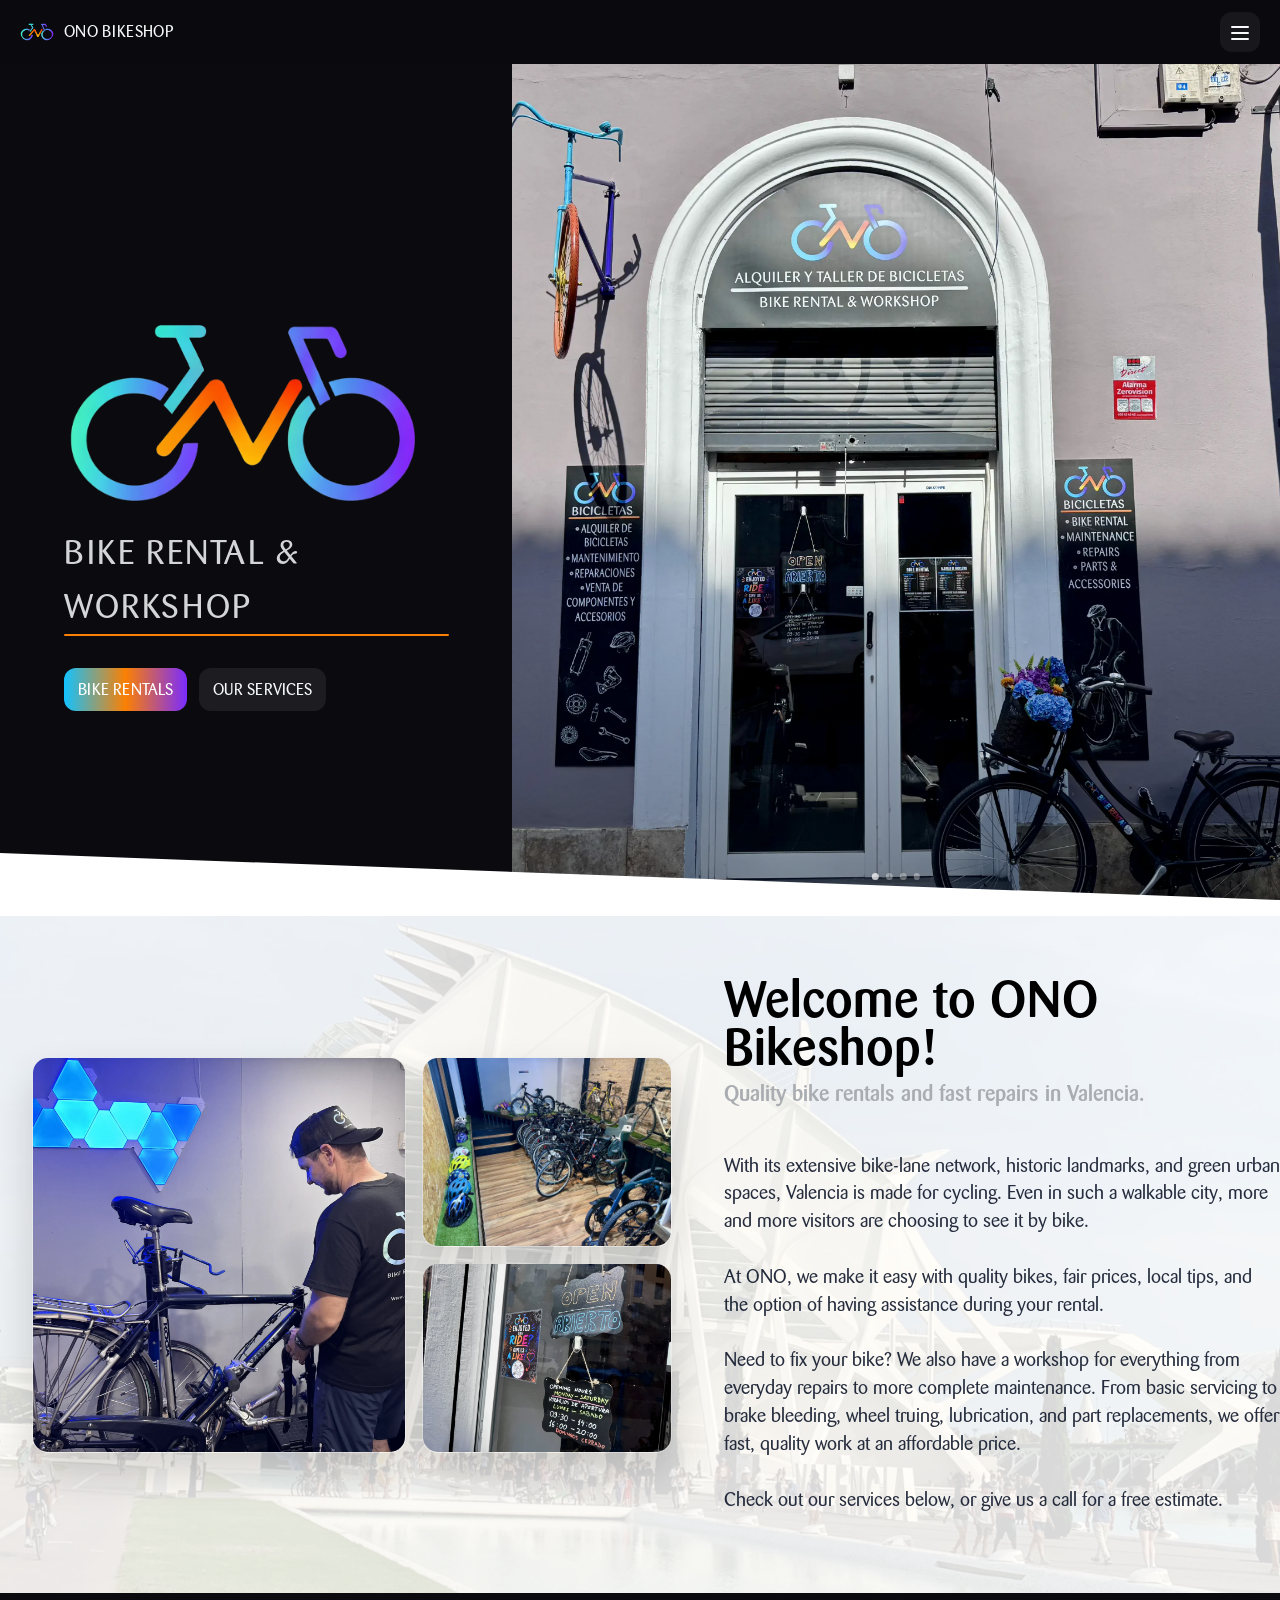
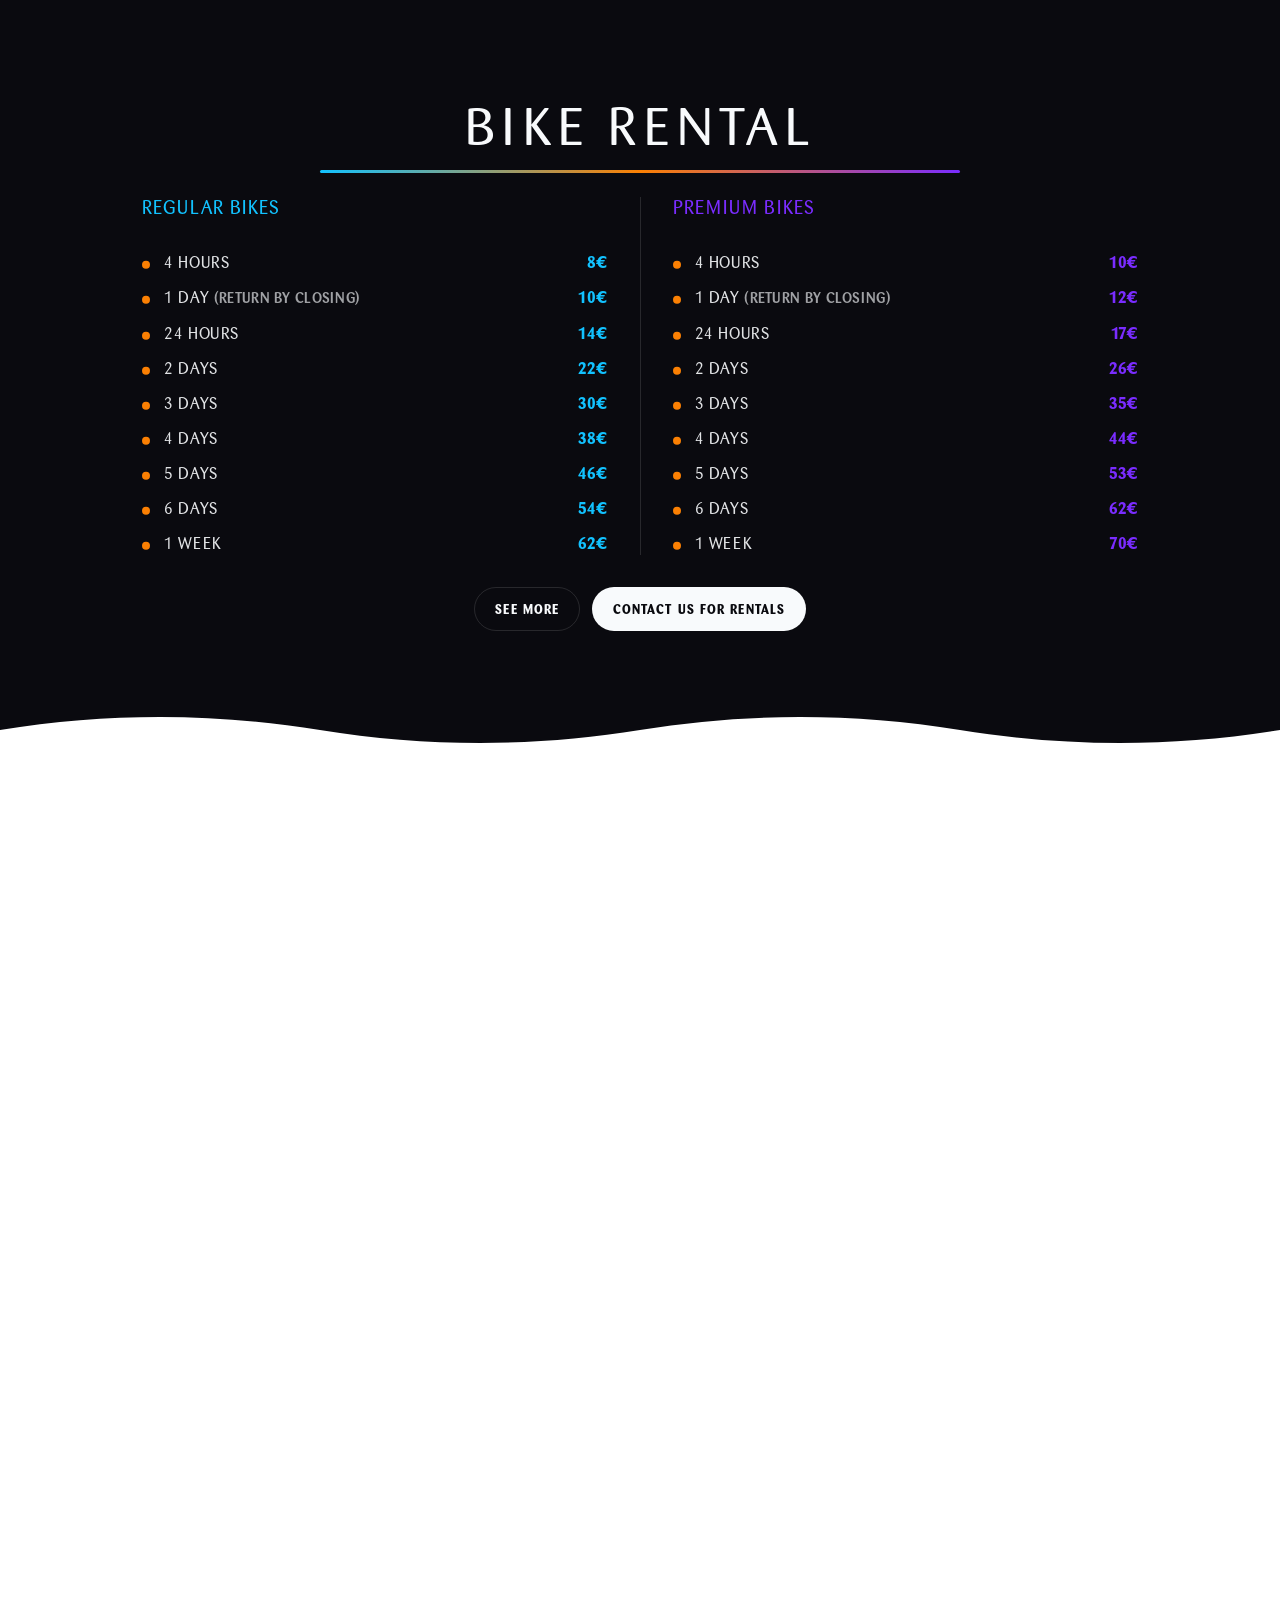
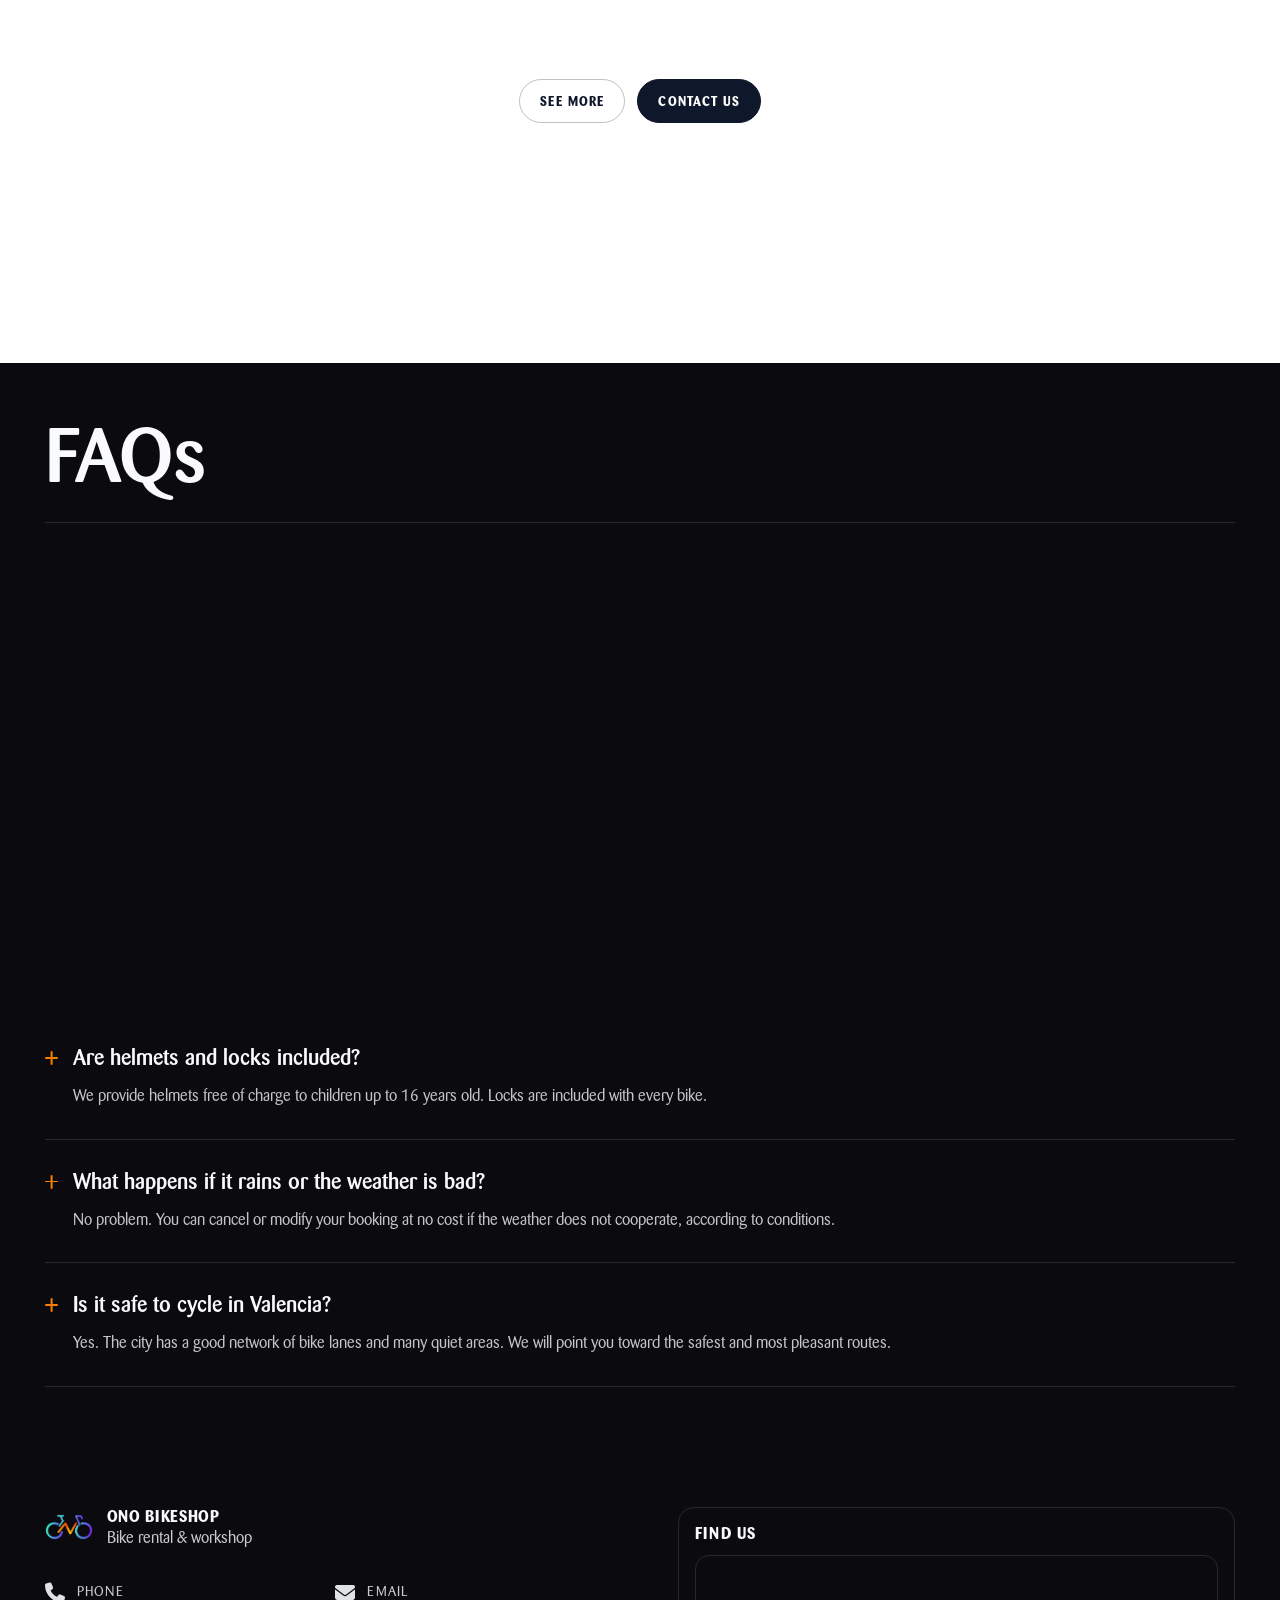
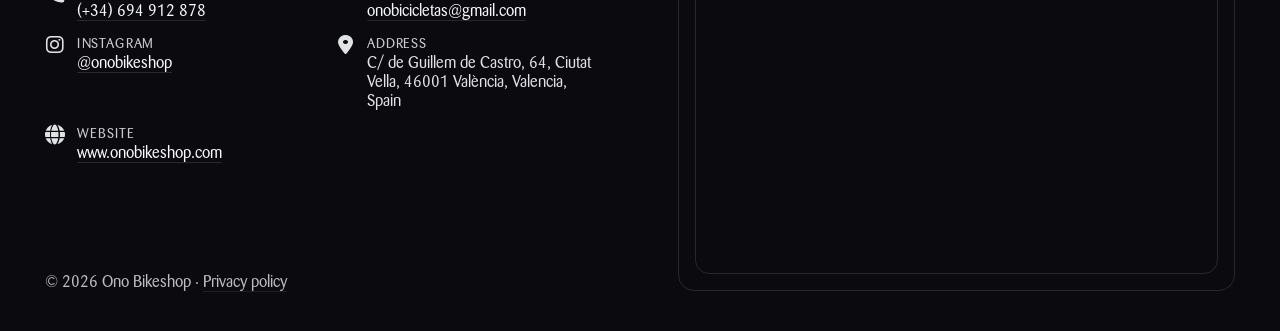
==== index.html @ 07cab4c3 "various fixes" ====
<!doctype html>
<html lang="en">
  <head>
    <meta charset="utf-8" />
    <meta name="viewport" content="width=device-width, initial-scale=1" />
    <title id="page-title" data-lang>Ono Bikeshop | Bike Rental & Workshop</title>
    <meta
      id="meta-description"
      name="description"
      content="Ono Bikeshop offers bike rental, bicycle repair, maintenance, and workshop services."
      data-lang
      data-lang-attr="content"
    />
    <meta
      id="meta-keywords"
      name="keywords"
      content="Ono Bikeshop, bike rental, bicycle rental, bike workshop, bicycle repair, bike maintenance"
      data-lang
      data-lang-attr="content"
    />
    <meta name="author" content="Ono Bikeshop" />
    <meta id="og-title" property="og:title" content="Ono Bikeshop | Bike Rental & Workshop" data-lang data-lang-attr="content" />
    <meta
      id="og-description"
      property="og:description"
      content="Bike rental, bicycle repair, maintenance, and workshop services from Ono Bikeshop."
      data-lang
      data-lang-attr="content"
    />
    <meta property="og:type" content="website" />
    <meta property="og:image" content="src/img/logo.png" />
    <meta name="twitter:card" content="summary" />
    <meta id="twitter-title" name="twitter:title" content="Ono Bikeshop | Bike Rental & Workshop" data-lang data-lang-attr="content" />
    <meta
      id="twitter-description"
      name="twitter:description"
      content="Bike rental, bicycle repair, maintenance, and workshop services from Ono Bikeshop."
      data-lang
      data-lang-attr="content"
    />
    <meta name="twitter:image" content="src/img/logo.png" />
    <link id="logo" rel="icon" type="image/png" href="src/img/favicon.png" />
    <link rel="preload" href="src/fonts/barmeno/barmeno-regular-588ce228b68dd.otf" as="font" type="font/otf" crossorigin />
    <link rel="preload" href="src/fonts/barmeno/Barmeno Medium.otf" as="font" type="font/otf" crossorigin />
    <link
      rel="stylesheet"
      href="https://cdnjs.cloudflare.com/ajax/libs/font-awesome/6.5.2/css/all.min.css"
      referrerpolicy="no-referrer"
    />
    <link rel="stylesheet" href="styles/main.css" />
  </head>
  <body>
	    <nav id="nav-primary-label" class="c-navbar" aria-label="Primary" data-lang data-lang-attr="aria-label">
	      <div class="c-navbar__inner">
	        <a class="c-navbar__brand" href="#main">
	          <img id="nav-logo-alt" class="c-navbar__logo" src="src/img/logo.png" alt="Ono Bikeshop logo" data-lang data-lang-attr="alt" />
	          <span class="c-navbar__brand-text">ONO BIKESHOP</span>
	        </a>
          <div class="c-navbar__panel" id="navbar-panel">
          <div class="c-navbar__nav" id="navbar-links">
	            <a id="nav-home" class="c-navbar__link" href="#main" data-lang>Home</a>
	            <a id="nav-services" class="c-navbar__link" href="services.html" data-lang>Services</a>
	            <a id="nav-rentals" class="c-navbar__link" href="rentals.html" data-lang>Rentals</a>
	            <a id="nav-about" class="c-navbar__link" href="about.html" data-lang>About</a>
	            <a id="nav-contact" class="c-navbar__link" href="contact.html" data-lang>Contact</a>
	          </div>
	          <div id="nav-contact-label" class="c-navbar__contact" aria-label="Quick contact" data-lang data-lang-attr="aria-label">
	            <a class="c-navbar__contact-link" href="tel:+34694912878"
	              ><i class="c-navbar__contact-icon fa-solid fa-phone" aria-hidden="true"></i>(+34) 694 912 878</a
	            >
	            <span class="c-navbar__sep" aria-hidden="true">•</span>
	            <a class="c-navbar__contact-link" href="mailto:onobicicletas@gmail.com"
	              ><i class="c-navbar__contact-icon fa-solid fa-envelope" aria-hidden="true"></i>onobicicletas@gmail.com</a
	            >
	            <span class="c-navbar__sep" aria-hidden="true">•</span>
	            <a class="c-navbar__contact-link" href="https://instagram.com/onobikeshop" target="_blank" rel="noreferrer"
	              ><i class="c-navbar__contact-icon fa-brands fa-instagram" aria-hidden="true"></i>@onobikeshop</a
	            >
              <span class="c-navbar__sep" aria-hidden="true">•</span>
              <span id="nav-lang-label" class="c-navbar__lang" aria-label="Language selection" data-lang data-lang-attr="aria-label">
                <a id='es' class="c-navbar__lang-link" href="#" aria-label="Spanish version" data-lang data-lang-attr="aria-label">🇪🇸</a>
                <a id='en' class="c-navbar__lang-link" href="#" aria-label="English version" data-lang data-lang-attr="aria-label">🇬🇧</a>
              </span>
	          </div>
	          </div>
          <button
            id="nav-toggle"
            class="c-navbar__toggle"
            type="button"
            aria-controls="navbar-panel"
            aria-expanded="false"
            aria-label="Open menu"
            data-lang
            data-lang-attr="aria-label"
          >
            <span class="c-navbar__toggle-line" aria-hidden="true"></span>
            <span class="c-navbar__toggle-line" aria-hidden="true"></span>
            <span class="c-navbar__toggle-line" aria-hidden="true"></span>
          </button>
	      </div>
	    </nav>

    <main>
      <section id="main" class="s-main">
        <div class="s-main__inner">
          <div class="s-main__grid">
            <div class="s-main__copy">
              <img id="hero-logo-alt" class="s-main__brand-logo" src="src/img/logo.png" alt="Ono Bikeshop" data-lang data-lang-attr="alt" />
              <p id="hero-lead" class="s-main__lead" data-lang>BIKE RENTAL & WORKSHOP</p>
              <div class="s-main__divider" aria-hidden="true"></div>
              <div class="s-main__cta-row">
                  <a id="hero-cta-primary" class="s-main__cta s-main__cta--primary" href="rentals.html" data-lang>Bike rentals</a>
                <a id="hero-cta-secondary" class="s-main__cta s-main__cta--secondary" href="services.html" data-lang>Our services</a>
              </div>
            </div>
            <div class="s-main__media" data-carousel>
              <div id="hero-slides-label" class="s-main__slides" aria-label="Workshop photos" data-lang data-lang-attr="aria-label">
                <figure class="s-main__frame is-active">
                  <img id="hero-slide-1-alt" class="s-main__slide" src="src/img/fotos/hero-a.webp" alt="Bicycle workshop" loading="lazy" data-lang data-lang-attr="alt" />
                </figure>
                <figure class="s-main__frame">
                  <img id="hero-slide-2-alt" class="s-main__slide" src="src/img/fotos/hero-b.webp" alt="Bicycle workshop" loading="lazy" data-lang data-lang-attr="alt" />
                </figure>
                <figure class="s-main__frame">
                  <img id="hero-slide-3-alt" class="s-main__slide" src="src/img/fotos/hero-c.webp" alt="Bicycle workshop" loading="lazy" data-lang data-lang-attr="alt" />
                </figure>
                <figure class="s-main__frame">
                  <img id="hero-slide-4-alt" class="s-main__slide" src="src/img/fotos/hero-d.webp" alt="Bicycle workshop" loading="lazy" data-lang data-lang-attr="alt" />
                </figure>
              </div>
              <div class="s-main__dots" aria-label="Choose photo">
                <button class="s-main__dot is-active" type="button" aria-label="Show photo 1" aria-current="true" data-carousel-dot></button>
                <button class="s-main__dot" type="button" aria-label="Show photo 2" data-carousel-dot></button>
                <button class="s-main__dot" type="button" aria-label="Show photo 3" data-carousel-dot></button>
                <button class="s-main__dot" type="button" aria-label="Show photo 4" data-carousel-dot></button>
              </div>
            </div>
          </div>
        </div>
      </section>

      <section id="about" class="s-about">
        <div class="s-about__grid">
          <div id="about-media-label" class="s-about__media reveal-right" data-reveal aria-label="Workshop photos" data-lang data-lang-attr="aria-label">
            <div class="s-about__collage" aria-hidden="true">
              <div class="s-about__tile s-about__tile--hero">
                <img class="s-about__photo" src="src/img/fotos/about-a.webp" alt="" loading="lazy" />
              </div>
              <div class="s-about__side">
                <div class="s-about__tile s-about__tile--small">
                  <img class="s-about__photo" src="src/img/fotos/cascos.webp" alt="" loading="lazy" />
                </div>
                <div class="s-about__tile s-about__tile--small">
                  <img class="s-about__photo" src="src/img/fotos/about-c.webp" alt="" loading="lazy" />
                </div>
              </div>
            </div>
          </div>
          <div class="s-about__copy reveal-up" data-reveal>
            <div class="s-about__promo">
              <strong id="about-promo-title" class="s-about__promo-title" data-lang>We are open!</strong>
              <span id="about-promo-body" class="s-about__promo-body" data-lang>Promos on premium services and bike rentals</span>
            </div>
            <p id="lang-1" data-lang>
              Valencia is one of Spain's most bike-friendly cities. With its extensive network of bike lanes, green spaces,
              beach routes, and mild Mediterranean climate, it's easy to see why more and more visitors choose to explore
              the city by bike.

              At ONO, we make it easy with quality bikes, fair prices, local tips, and the option of having assistance during your rental.

              Need to fix your bike? We also have a workshop for everything from everyday repairs to more complete maintenance.
              From basic servicing to brake bleeding, wheel truing, lubrication, and part replacements, we offer fast, quality
              work at an affordable price.

              Check out our services below, or give us a call for a free estimate.
            </p>
          </div>
        </div>
      </section>

      <section id="rental" class="s-rental" data-reveal>
        <h2 id="rental-title" class="l-section-title" data-lang>Bike Rental</h2>
        <div class="s-rental__divider" aria-hidden="true"></div>
        <div class="s-rental__inner">
          <div class="s-rental__cards">
            <div class="s-rental__card">
              <h3 id="rental-regular-title" class="s-rental__card-title" data-lang>Regular bikes</h3>
              <ul class="s-rental__list">
                <li class="s-rental__item">
                  <span class="s-rental__dot" aria-hidden="true"></span>
                  <span id="rental-regular-4h" class="s-rental__label" data-lang>4 hours</span>
                  <span class="s-rental__price">8€</span>
                </li>
                <li class="s-rental__item">
                  <span class="s-rental__dot" aria-hidden="true"></span>
                  <span class="s-rental__label"><span id="rental-regular-1d" data-lang>1 day</span> <span id="rental-regular-return" class="s-rental__note" data-lang>(return by closing)</span></span>
                  <span class="s-rental__price">10€</span>
                </li>
                <li class="s-rental__item">
                  <span class="s-rental__dot" aria-hidden="true"></span>
                  <span id="rental-regular-24h" class="s-rental__label" data-lang>24 hours</span>
                  <span class="s-rental__price">14€</span>
                </li>
                <li class="s-rental__item">
                  <span class="s-rental__dot" aria-hidden="true"></span>
                  <span id="rental-regular-2d" class="s-rental__label" data-lang>2 days</span>
                  <span class="s-rental__price">22€</span>
                </li>
                <li class="s-rental__item">
                  <span class="s-rental__dot" aria-hidden="true"></span>
                  <span id="rental-regular-3d" class="s-rental__label" data-lang>3 days</span>
                  <span class="s-rental__price">30€</span>
                </li>
                <li class="s-rental__item">
                  <span class="s-rental__dot" aria-hidden="true"></span>
                  <span id="rental-regular-4d" class="s-rental__label" data-lang>4 days</span>
                  <span class="s-rental__price">38€</span>
                </li>
                <li class="s-rental__item">
                  <span class="s-rental__dot" aria-hidden="true"></span>
                  <span id="rental-regular-5d" class="s-rental__label" data-lang>5 days</span>
                  <span class="s-rental__price">46€</span>
                </li>
                <li class="s-rental__item">
                  <span class="s-rental__dot" aria-hidden="true"></span>
                  <span id="rental-regular-6d" class="s-rental__label" data-lang>6 days</span>
                  <span class="s-rental__price">54€</span>
                </li>
                <li class="s-rental__item">
                  <span class="s-rental__dot" aria-hidden="true"></span>
                  <span id="rental-regular-week" class="s-rental__label" data-lang>1 week</span>
                  <span class="s-rental__price">62€</span>
                </li>
              </ul>
            </div>

            <div class="s-rental__card">
              <h3 id="rental-premium-title" class="s-rental__card-title" data-lang>Premium bikes</h3>
              <ul class="s-rental__list">
                <li class="s-rental__item">
                  <span class="s-rental__dot" aria-hidden="true"></span>
                  <span id="rental-premium-4h" class="s-rental__label" data-lang>4 hours</span>
                  <span class="s-rental__price">10€</span>
                </li>
                <li class="s-rental__item">
                  <span class="s-rental__dot" aria-hidden="true"></span>
                  <span class="s-rental__label"><span id="rental-premium-1d" data-lang>1 day</span> <span id="rental-premium-return" class="s-rental__note" data-lang>(return by closing)</span></span>
                  <span class="s-rental__price">12€</span>
                </li>
                <li class="s-rental__item">
                  <span class="s-rental__dot" aria-hidden="true"></span>
                  <span id="rental-premium-24h" class="s-rental__label" data-lang>24 hours</span>
                  <span class="s-rental__price">17€</span>
                </li>
                <li class="s-rental__item">
                  <span class="s-rental__dot" aria-hidden="true"></span>
                  <span id="rental-premium-2d" class="s-rental__label" data-lang>2 days</span>
                  <span class="s-rental__price">26€</span>
                </li>
                <li class="s-rental__item">
                  <span class="s-rental__dot" aria-hidden="true"></span>
                  <span id="rental-premium-3d" class="s-rental__label" data-lang>3 days</span>
                  <span class="s-rental__price">35€</span>
                </li>
                <li class="s-rental__item">
                  <span class="s-rental__dot" aria-hidden="true"></span>
                  <span id="rental-premium-4d" class="s-rental__label" data-lang>4 days</span>
                  <span class="s-rental__price">44€</span>
                </li>
                <li class="s-rental__item">
                  <span class="s-rental__dot" aria-hidden="true"></span>
                  <span id="rental-premium-5d" class="s-rental__label" data-lang>5 days</span>
                  <span class="s-rental__price">53€</span>
                </li>
                <li class="s-rental__item">
                  <span class="s-rental__dot" aria-hidden="true"></span>
                  <span id="rental-premium-6d" class="s-rental__label" data-lang>6 days</span>
                  <span class="s-rental__price">62€</span>
                </li>
                <li class="s-rental__item">
                  <span class="s-rental__dot" aria-hidden="true"></span>
                  <span id="rental-premium-week" class="s-rental__label" data-lang>1 week</span>
                  <span class="s-rental__price">70€</span>
                </li>
              </ul>
            </div>
          </div>

          <div class="s-rental__actions">
            <a id="rental-see-more" class="s-rental__more" href="rentals.html" data-lang>See more</a>
            <a id="rental-call" class="s-rental__more s-rental__more--primary" href="contact.html" data-lang>Contact us for rentals</a>
          </div>

        </div>
      </section>


      <section id="services" class="s-services" data-reveal>
        <h2 id="services-title" class="l-section-title" data-lang>Services</h2>
        <div class="s-services__divider" aria-hidden="true"></div>
        <div class="s-services__inner">
          <div class="s-services__grid">
            <div class="s-services__card" data-reveal>
              <div class="s-services__card-head">
                <h3 id="service-inspection-title" class="s-services__card-title" data-lang>Inspection</h3>
                <span id="service-inspection-price" class="s-services__card-price" data-lang>from 5€</span>
              </div>
              <p id="service-inspection-body" class="s-services__card-body" data-lang>Fast checks for safety, comfort, and small adjustments before your next ride.</p>
              <img id="service-inspection-alt" class="s-services__card-img" src="src/img/fotos/service-a.webp" alt="Inspection" loading="lazy" data-lang data-lang-attr="alt" />
            </div>
            <div class="s-services__card" data-reveal>
              <div class="s-services__card-head">
                <h3 id="service-basic-title" class="s-services__card-title" data-lang>Basic maintenance</h3>
                <span id="service-basic-price" class="s-services__card-price" data-lang>from 29€</span>
              </div>
              <p id="service-basic-body" class="s-services__card-body" data-lang>Essential maintenance for everyday bikes, including gears, brakes, bolts, and wheel truing.</p>
              <img id="service-basic-alt" class="s-services__card-img" src="src/img/fotos/service-b.webp" alt="Basic maintenance" loading="lazy" data-lang data-lang-attr="alt" />
            </div>
            <div class="s-services__card" data-reveal>
              <div class="s-services__card-head">
                <h3 id="service-premium-title" class="s-services__card-title" data-lang>Premium maintenance</h3>
                <span id="service-premium-price" class="s-services__card-price" data-lang>from 59€ / 79€</span>
              </div>
              <p id="service-premium-body" class="s-services__card-body" data-lang>General and premium tune-ups for bikes that need a deeper clean, adjustment, and lubrication.</p>
              <img id="service-premium-alt" class="s-services__card-img" src="src/img/fotos/service-c.webp" alt="Premium maintenance" loading="lazy" data-lang data-lang-attr="alt" />
            </div>
            <div class="s-services__card" data-reveal>
              <div class="s-services__card-head">
                <h3 id="service-parts-title" class="s-services__card-title" data-lang>Per-part services</h3>
                <span id="service-parts-price" class="s-services__card-price" data-lang>from 1€</span>
              </div>
              <p id="service-parts-body" class="s-services__card-body" data-lang>
                Targeted workshop jobs for wheels, brakes, drivetrain, headset, bottom bracket, and chain.
              </p>
              <img id="service-parts-alt" class="s-services__card-img" src="src/img/fotos/service-d.webp" alt="Per-part services" loading="lazy" data-lang data-lang-attr="alt" />
            </div>
            <div class="s-services__card" data-reveal>
              <div class="s-services__card-head">
                <h3 id="service-custom-title" class="s-services__card-title" data-lang>Custom builds</h3>
                <span id="service-custom-price" class="s-services__card-price" data-lang></span>
              </div>
              <p id="service-custom-body" class="s-services__card-body" data-lang>Parts fitted, replaced, and sourced for custom upgrades or practical everyday fixes.</p>
              <img id="service-custom-alt" class="s-services__card-img" src="src/img/fotos/service-e.webp" alt="Custom builds" loading="lazy" data-lang data-lang-attr="alt" />
            </div>
            <div class="s-services__card" data-reveal>
              <div class="s-services__card-head">
                <h3 id="service-restoration-title" class="s-services__card-title" data-lang>Restoration + detailing</h3>
                <span id="service-restoration-price" class="s-services__card-price" data-lang>from 25€</span>
              </div>
              <p id="service-restoration-body" class="s-services__card-body" data-lang>Detailing, fork care, and deeper maintenance for older bikes that deserve a second life.</p>
              <img id="service-restoration-alt" class="s-services__card-img" src="src/img/fotos/service-f.webp" alt="Restoration and detailing" loading="lazy" data-lang data-lang-attr="alt" />
            </div>
          </div>
          <div class="s-services__actions">
            <a id="services-see-more" class="s-services__more" href="services.html" data-lang>See more</a>
            <a id="services-call" class="s-services__more s-services__more--primary" href="contact.html" data-lang>Contact us</a>
          </div>
        </div>
      </section>

      <section id="faq" class="s-faq" data-reveal>
        <div class="s-faq__inner">
          <div class="s-faq__head">
            <h2 id="faq-title" class="s-faq__title" data-lang>Frequently asked questions</h2>
          </div>
          <div class="s-faq__list">
            <div class="s-faq__item" data-reveal>
              <h3 id="faq-reserve-q" data-lang>Do I need to book in advance?</h3>
              <p id="faq-reserve-a" data-lang>
                We recommend it, especially on weekends, holidays, and during high season in spring and summer. Still, we always help walk-ins whenever we have availability.
              </p>
            </div>
            <div class="s-faq__item" data-reveal>
              <h3 id="faq-days-q" data-lang>Can I rent for several days?</h3>
              <p id="faq-days-a" data-lang>Yes. We offer attractive discounts for rentals of 2, 3, or more days.</p>
            </div>
            <div class="s-faq__item" data-reveal>
              <h3 id="faq-routes-q" data-lang>Can I get route recommendations?</h3>
              <p id="faq-routes-a" data-lang>
                Of course. We love sharing our favorite routes and local tips so you can discover Valencia like a local.
              </p>
            </div>
            <div class="s-faq__item" data-reveal>
              <h3 id="faq-bikes-q" data-lang>What type of bikes do you have?</h3>
              <p id="faq-bikes-a" data-lang>
                We have comfortable, well-maintained city bikes in different sizes, ideal for adults and families, including options for children.
              </p>
            </div>
            <div class="s-faq__item" data-reveal>
              <h3 id="faq-accessories-q" data-lang>Are helmets and locks included?</h3>
              <p id="faq-accessories-a" data-lang>We provide helmets free of charge to children up to 16 years old. Locks are included with every bike.</p>
            </div>
            <div class="s-faq__item" data-reveal>
              <h3 id="faq-weather-q" data-lang>What happens if it rains or the weather is bad?</h3>
              <p id="faq-weather-a" data-lang>
                No problem. You can cancel or modify your booking at no cost if the weather does not cooperate, according to conditions.
              </p>
            </div>
            <div class="s-faq__item" data-reveal>
              <h3 id="faq-safe-q" data-lang>Is it safe to cycle in Valencia?</h3>
              <p id="faq-safe-a" data-lang>
                Yes. The city has a good network of bike lanes and many quiet areas. We will point you toward the safest and most pleasant routes.
              </p>
            </div>
          </div>
        </div>
      </section>

    </main>
	    <footer id="contact" class="c-footer">
	      <div class="c-footer__inner">
	        <div class="c-footer__grid">
	          <div class="c-footer__left">
	            <div class="c-footer__brand-row">
	              <img id="footer-logo-alt" class="c-footer__logo" src="src/img/logo.png" alt="Ono Bikeshop logo" data-lang data-lang-attr="alt" />
	              <div>
	                <div class="c-footer__brand">Ono Bikeshop</div>
	                <div id="footer-tagline" class="c-footer__tag" data-lang>Bike rental & workshop</div>
	              </div>
	            </div>

	            <div id="footer-contact-label" class="c-footer__contact" aria-label="Contact" data-lang data-lang-attr="aria-label">
	              <div class="c-footer__row">
	                <i class="c-footer__icon fa-solid fa-phone" aria-hidden="true"></i>
	                <div class="c-footer__row-text">
	                  <div id="footer-phone-label" class="c-footer__label" data-lang>Phone</div>
	                  <a class="c-footer__link" href="tel:+34694912878">(+34) 694 912 878</a>
	                </div>
	              </div>

	              <div class="c-footer__row">
	                <i class="c-footer__icon fa-solid fa-envelope" aria-hidden="true"></i>
	                <div class="c-footer__row-text">
	                  <div id="footer-email-label" class="c-footer__label" data-lang>Email</div>
	                  <a class="c-footer__link" href="mailto:onobicicletas@gmail.com">onobicicletas@gmail.com</a>
	                </div>
	              </div>

	              <div class="c-footer__row">
	                <i class="c-footer__icon fa-brands fa-instagram" aria-hidden="true"></i>
	                <div class="c-footer__row-text">
	                  <div id="footer-instagram-label" class="c-footer__label" data-lang>Instagram</div>
	                  <a class="c-footer__link" href="https://instagram.com/onobikeshop" target="_blank" rel="noreferrer"
	                    >@onobikeshop</a
	                  >
	                </div>
	              </div>

	              <div class="c-footer__row">
	                <i class="c-footer__icon fa-solid fa-location-dot" aria-hidden="true"></i>
	                <div class="c-footer__row-text">
	                  <div id="footer-address-label" class="c-footer__label" data-lang>Address</div>
	                  <span id="footer-address" class="c-footer__addr" data-lang
	                    >C/ de Guillem de Castro, 64, Ciutat Vella, 46001 València, Valencia, Spain</span
	                  >
	                </div>
	              </div>

	              <div class="c-footer__row">
	                <i class="c-footer__icon fa-solid fa-globe" aria-hidden="true"></i>
	                <div class="c-footer__row-text">
	                  <div id="footer-website-label" class="c-footer__label" data-lang>Website</div>
	                  <a class="c-footer__link" href="https://www.onobikeshop.com" target="_blank" rel="noreferrer"
	                    >www.onobikeshop.com</a
	                  >
	                </div>
	              </div>
	            </div>

	            <div class="c-footer__meta">© <span data-year></span> Ono Bikeshop · <a id="footer-privacy-link" class="c-footer__link" href="privacy.html" data-lang>Privacy policy</a></div>
	          </div>

	          <div id="footer-map-label" class="c-footer__right" aria-label="Map placeholder" data-lang data-lang-attr="aria-label">
	            <div class="c-footer__map">
	              <div id="footer-map-title" class="c-footer__map-title" data-lang>Find us</div>
	              <div id="footer-map-box" class="c-footer__map-box">
	                <iframe
	                  title="Ono Bikeshop location on Google Maps"
	                  src="https://www.google.com/maps?q=C%2F%20de%20Guillem%20de%20Castro%2C%2064%2C%20Valencia%2C%20Spain&output=embed"
	                  loading="lazy"
	                  referrerpolicy="no-referrer-when-downgrade"
	                ></iframe>
	              </div>
	            </div>
	          </div>
	        </div>
	      </div>
	    </footer>

	    <script src="scripts/carousel.js"></script>
	    <script src="scripts/reveal.js"></script>
	    <script src="scripts/navbar.js"></script>
       <script src="scripts/lang.js"></script>
	    <script>
	      const yearNodes = document.querySelectorAll("[data-year]");
	      const year = String(new Date().getFullYear());
	      for (const node of yearNodes) node.textContent = year;
	    </script>
	  </body>
	</html>
---- styles/main.css ----
@import url("./_fonts.css");
@import url("./components/navbar.css");
@import url("./components/footer.css");
@import url("./sections/main.css");
@import url("./sections/about.css");
@import url("./sections/services.css");
@import url("./sections/rental.css");
@import url("./sections/contact.css");
@import url("./sections/privacy.css");

:root {
    color-scheme: light;
    --c-bg: #0a0a0f;
    --c-text: #f8fafc;
    --c-muted: rgba(248, 250, 252, 0.78);
    --c-border: rgba(248, 250, 252, 0.12);
    --c-surface-1: rgba(248, 250, 252, 0.06);
    --c-surface-2: rgba(248, 250, 252, 0.08);
    --c-primary: #774cf8;
    --c-primary-2: #754ff6;
    --c-secondary: #fb8003;
    --c-secondary-2: #fb9c0d;
    --c-secondary-3: #fa6207;
    --c-tertiary: #4cc8de;
    --c-tertiary-2: #4ed5d8;
    --c-vivid: #5a86f1;
    --c-vivid-2: #5d8cf1;
    --c-turquoise: #43e5ce;
    --c-brand-grad: linear-gradient(90deg, #12c2ff 0%, #fb8003 50%, #7a2cff 100%);
}

body {
    margin: 0;
    background: var(--c-bg);
    color: var(--c-text);
    font-weight: 400;
}

main {
    overflow: hidden;
}

* {
    box-sizing: border-box;
}

.reveal-up,
.reveal-right {
    opacity: 0;
    transition:
        opacity 700ms ease,
        transform 700ms ease;
    will-change: opacity, transform;
}

.fade-in{
    opacity: 0;
    transition: opacity 700ms ease;
    will-change: opacity;
}

.fade-in.is-revealed{
    opacity: 1;
}

.reveal-up {
    transform: translateY(1.5rem);
}

.reveal-right {
    transform: translateX(-2rem);
}

.reveal-up.is-revealed,
.reveal-right.is-revealed {
    opacity: 1;
    transform: translateX(0) translateY(0);
}

.reveal-up[data-delay],
.reveal-right[data-delay] {
    transition-delay: var(--reveal-delay);
}

#logo{
   max-width:1rem;
}

@media (prefers-reduced-motion: reduce) {
    .reveal-up,
    .reveal-right {
        transition: none;
        transform: none;
        opacity: 1;
    }
}

.l-section-title {
    max-width: 68.75rem;
    margin: 0 auto;
    padding: 0 1.25rem;
    font-size: 1.75rem;
    letter-spacing: -0.01em;
    
}

#primary{
    color: var(--c-primary);
}

#primary-2{
    color: var(--c-primary-2);
}

#secondary{
    color: var(--c-secondary);
}

#secondary-2{
    color: var(--c-secondary-2);
}

#secondary-3{
    color: var(--c-secondary-3);
}

#tertiary{
    color: var(--c-tertiary);
}

#tertiary-2{
    color: var(--c-tertiary-2);
}

#vivid{
    color: var(--c-vivid);
}

#vivid-2{
    color: var(--c-vivid-2);
}

#turquoise{
    color: var(--c-turquoise);
}
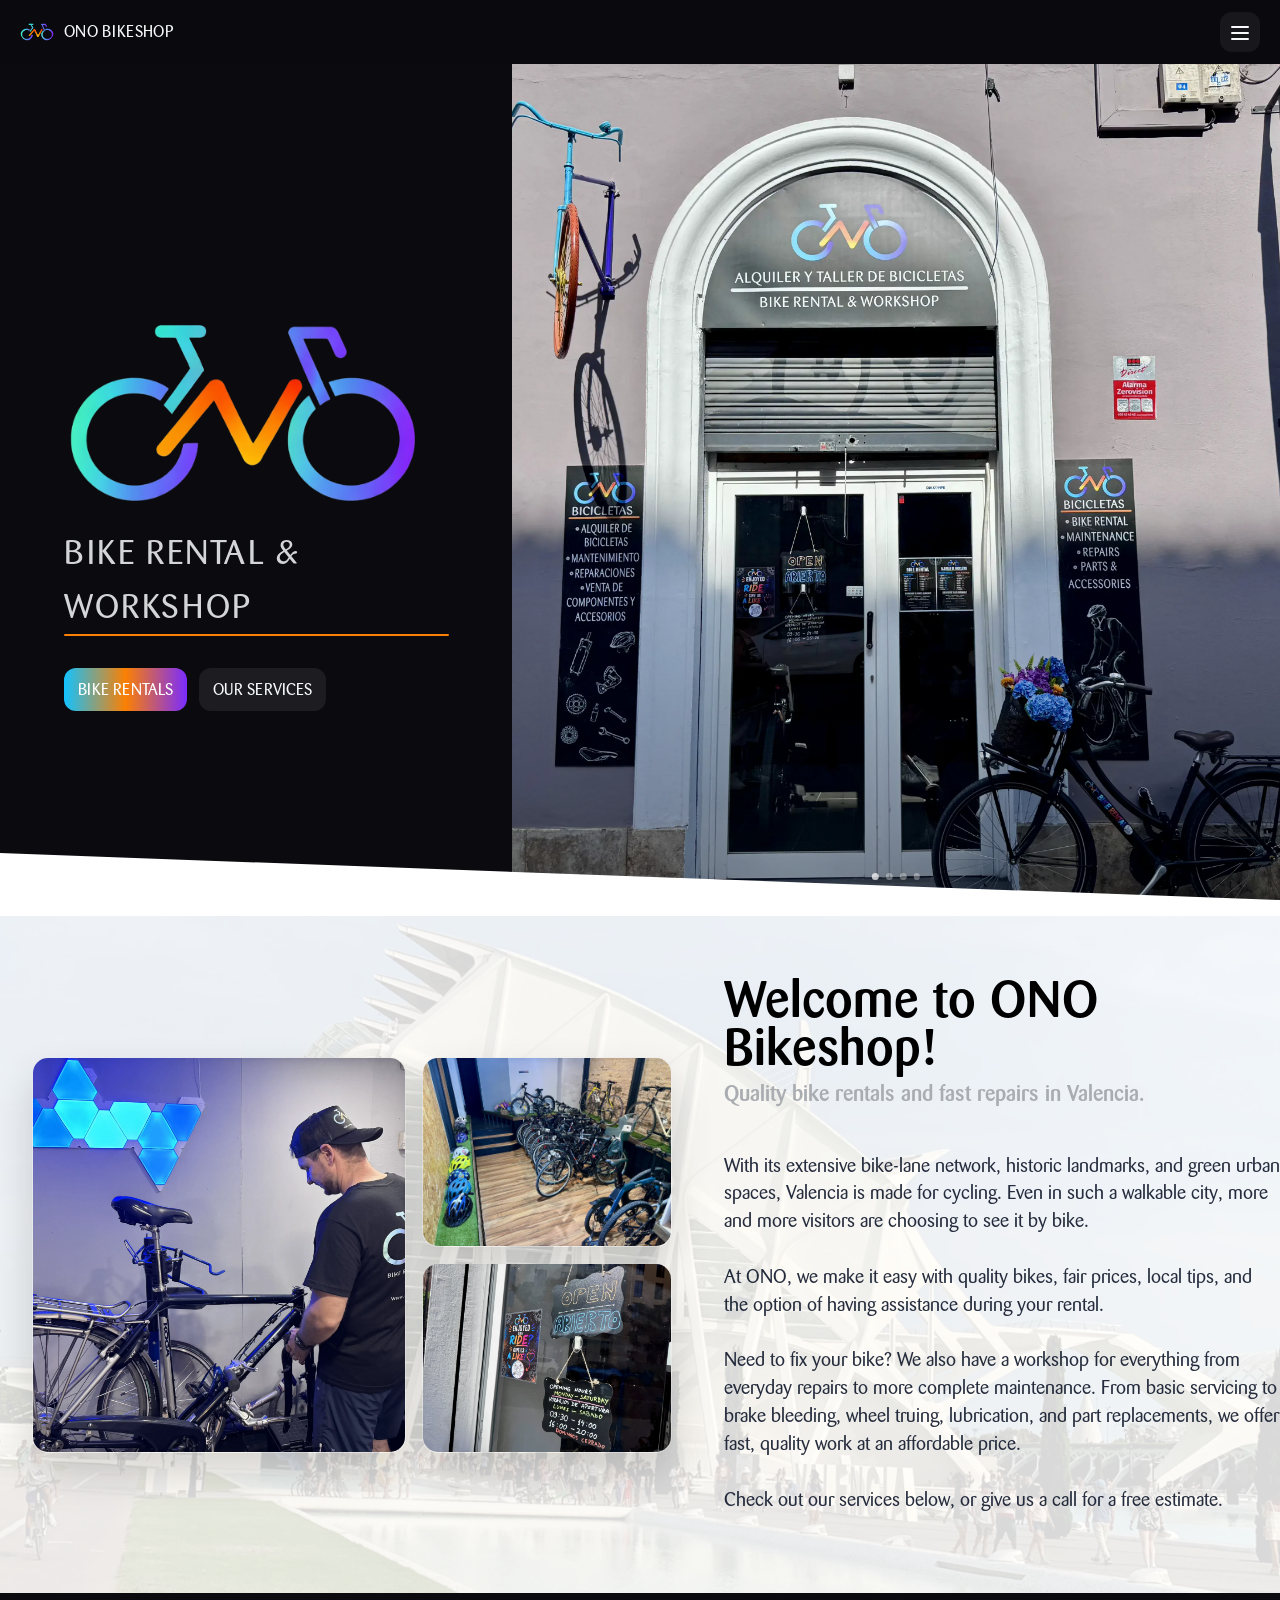
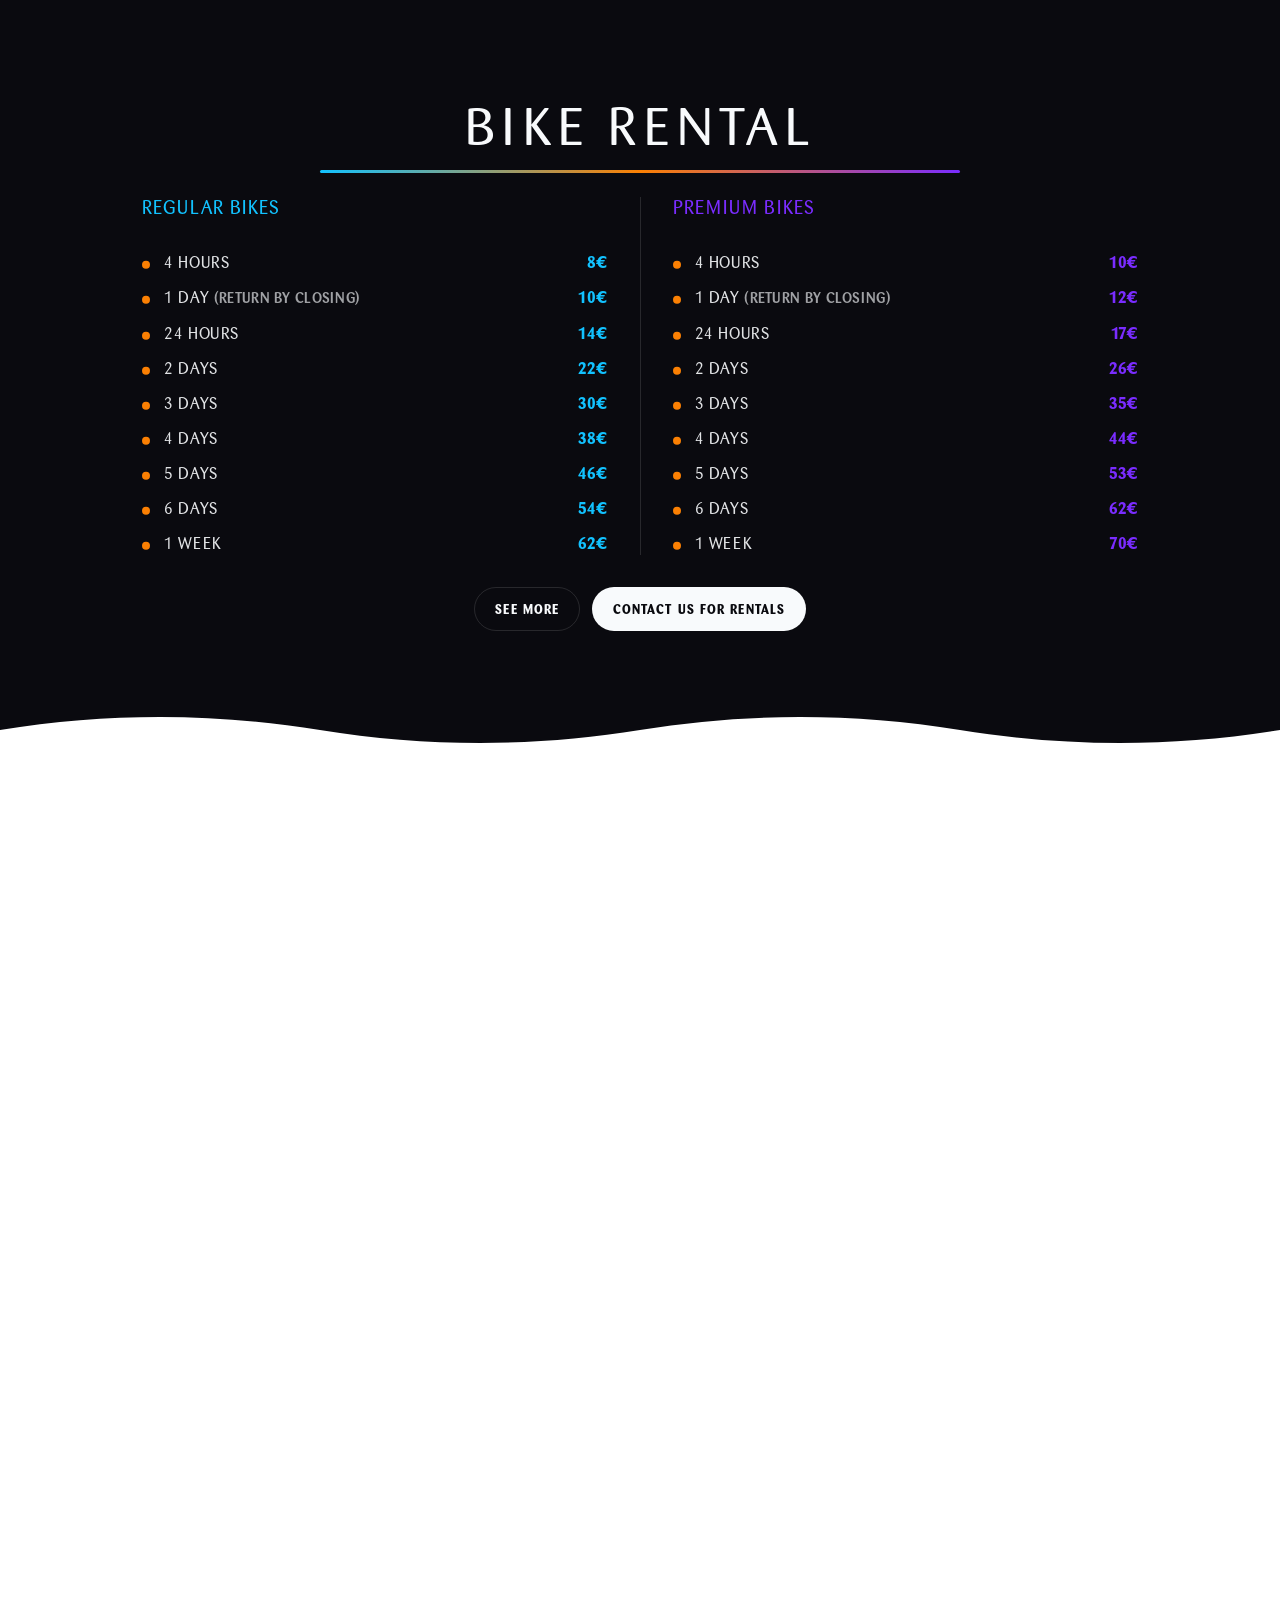
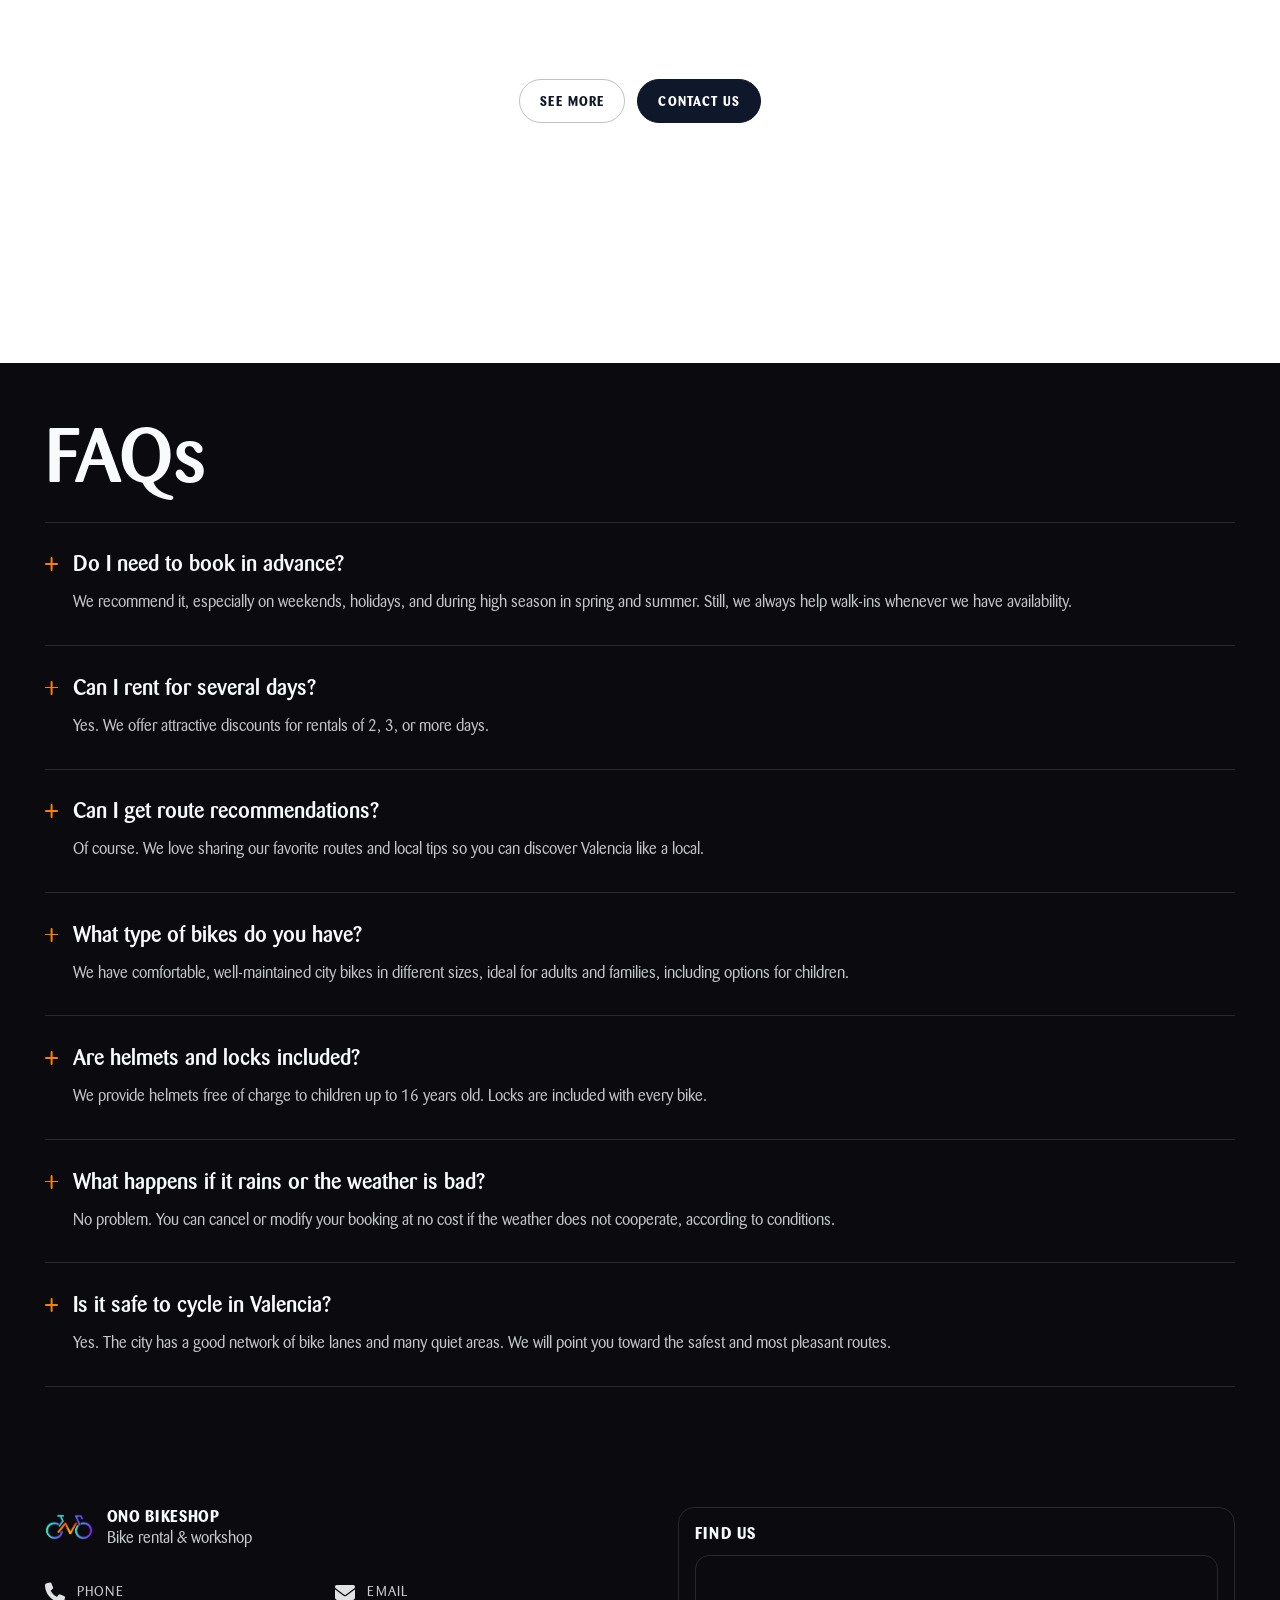
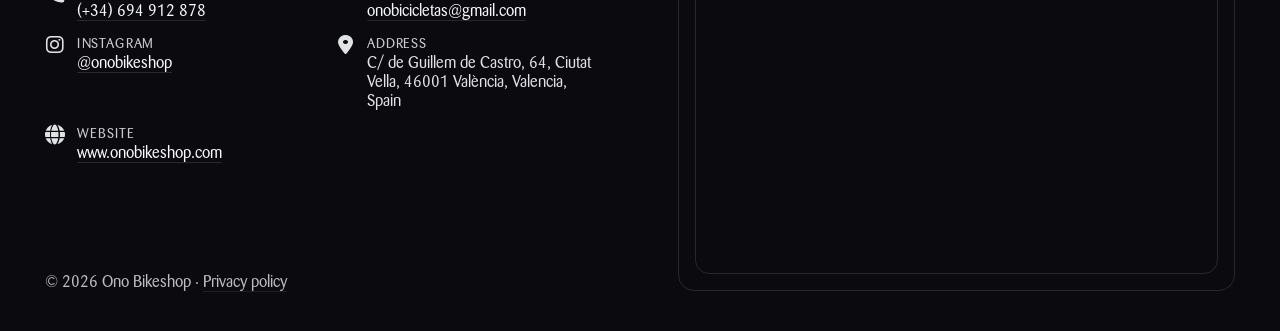
==== commit 2666e37c: "apply SEO upgrades and add sitemap and robots.txt" ====
--- a/index.html
+++ b/index.html
@@ -3,38 +3,39 @@
   <head>
     <meta charset="utf-8" />
     <meta name="viewport" content="width=device-width, initial-scale=1" />
-    <title id="page-title" data-lang>Ono Bikeshop | Bike Rental & Workshop</title>
+    <title id="page-title" data-lang>Ono Bikeshop | Bike Rental, Bicycle Repair & Workshop in Valencia</title>
     <meta
       id="meta-description"
       name="description"
-      content="Ono Bikeshop offers bike rental, bicycle repair, maintenance, and workshop services."
+      content="Ono Bikeshop offers bike rentals, bicycle repair, and bike workshop services in Valencia, with maintenance, custom builds, restoration, and local cycling advice."
       data-lang
       data-lang-attr="content"
     />
     <meta
       id="meta-keywords"
       name="keywords"
-      content="Ono Bikeshop, bike rental, bicycle rental, bike workshop, bicycle repair, bike maintenance"
+      content="Ono Bikeshop, bike rental Valencia, bicycle rental Valencia, bike workshop Valencia, bicycle repair Valencia, bike maintenance Valencia, taller de bicicletas Valencia, reparacion bicicletas Valencia, taller de bicis Valencia, renta de bicicletas Valencia, alquiler de bicicletas Valencia"
       data-lang
       data-lang-attr="content"
     />
     <meta name="author" content="Ono Bikeshop" />
-    <meta id="og-title" property="og:title" content="Ono Bikeshop | Bike Rental & Workshop" data-lang data-lang-attr="content" />
+    <link rel="canonical" href="https://www.onobikeshop.com/" />
+    <meta id="og-title" property="og:title" content="Ono Bikeshop | Bike Rental, Bicycle Repair & Workshop in Valencia" data-lang data-lang-attr="content" />
     <meta
       id="og-description"
       property="og:description"
-      content="Bike rental, bicycle repair, maintenance, and workshop services from Ono Bikeshop."
+      content="Bike rentals, bicycle repair, and bike workshop services in Valencia from Ono Bikeshop, including maintenance, restoration, and local cycling advice."
       data-lang
       data-lang-attr="content"
     />
     <meta property="og:type" content="website" />
     <meta property="og:image" content="src/img/logo.png" />
     <meta name="twitter:card" content="summary" />
-    <meta id="twitter-title" name="twitter:title" content="Ono Bikeshop | Bike Rental & Workshop" data-lang data-lang-attr="content" />
+    <meta id="twitter-title" name="twitter:title" content="Ono Bikeshop | Bike Rental, Bicycle Repair & Workshop in Valencia" data-lang data-lang-attr="content" />
     <meta
       id="twitter-description"
       name="twitter:description"
-      content="Bike rental, bicycle repair, maintenance, and workshop services from Ono Bikeshop."
+      content="Bike rentals, bicycle repair, and bike workshop services in Valencia from Ono Bikeshop, including maintenance, restoration, and local cycling advice."
       data-lang
       data-lang-attr="content"
     />
@@ -48,6 +49,55 @@
       referrerpolicy="no-referrer"
     />
     <link rel="stylesheet" href="styles/main.css" />
+    <script type="application/ld+json">
+      {
+        "@context": "https://schema.org",
+        "@type": "LocalBusiness",
+        "name": "Ono Bikeshop",
+        "url": "https://www.onobikeshop.com/",
+        "image": "https://www.onobikeshop.com/src/img/logo.png",
+        "telephone": "+34694912878",
+        "email": "onobicicletas@gmail.com",
+        "priceRange": "€",
+        "address": {
+          "@type": "PostalAddress",
+          "streetAddress": "C/ de Guillem de Castro, 64",
+          "addressLocality": "Valencia",
+          "addressRegion": "Valencia",
+          "postalCode": "46001",
+          "addressCountry": "ES"
+        },
+        "areaServed": "Valencia",
+        "sameAs": ["https://instagram.com/onobikeshop"],
+        "hasOfferCatalog": {
+          "@type": "OfferCatalog",
+          "name": "Bike rental and workshop services",
+          "itemListElement": [
+            {
+              "@type": "Offer",
+              "itemOffered": {
+                "@type": "Service",
+                "name": "Bike rentals in Valencia"
+              }
+            },
+            {
+              "@type": "Offer",
+              "itemOffered": {
+                "@type": "Service",
+                "name": "Bicycle repair in Valencia"
+              }
+            },
+            {
+              "@type": "Offer",
+              "itemOffered": {
+                "@type": "Service",
+                "name": "Bike workshop and maintenance"
+              }
+            }
+          ]
+        }
+      }
+    </script>
   </head>
   <body>
 	    <nav id="nav-primary-label" class="c-navbar" aria-label="Primary" data-lang data-lang-attr="aria-label">
@@ -106,6 +156,7 @@
           <div class="s-main__grid">
             <div class="s-main__copy">
               <img id="hero-logo-alt" class="s-main__brand-logo" src="src/img/logo.png" alt="Ono Bikeshop" data-lang data-lang-attr="alt" />
+              <h1 id="hero-title" class="s-main__seo-title" data-lang>Bike Rental and Bicycle Repair in Valencia</h1>
               <p id="hero-lead" class="s-main__lead" data-lang>BIKE RENTAL & WORKSHOP</p>
               <div class="s-main__divider" aria-hidden="true"></div>
               <div class="s-main__cta-row">
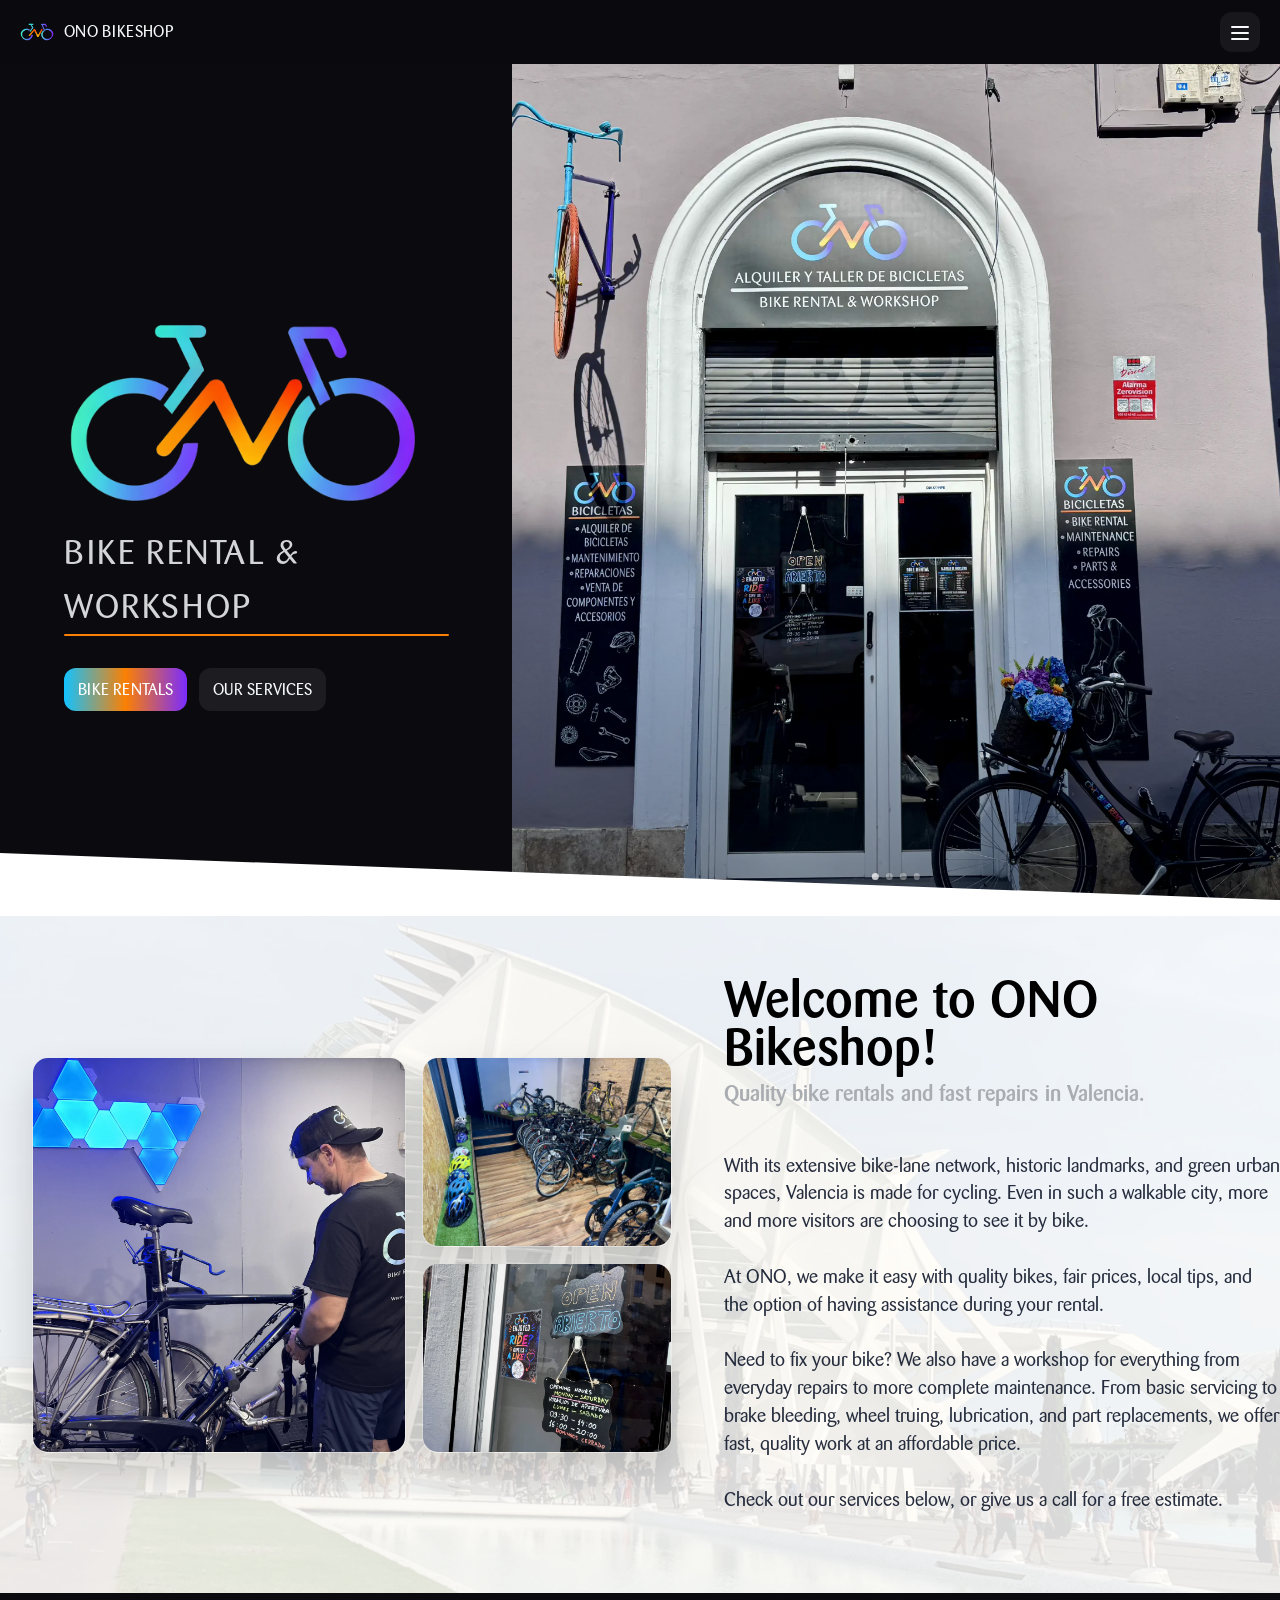
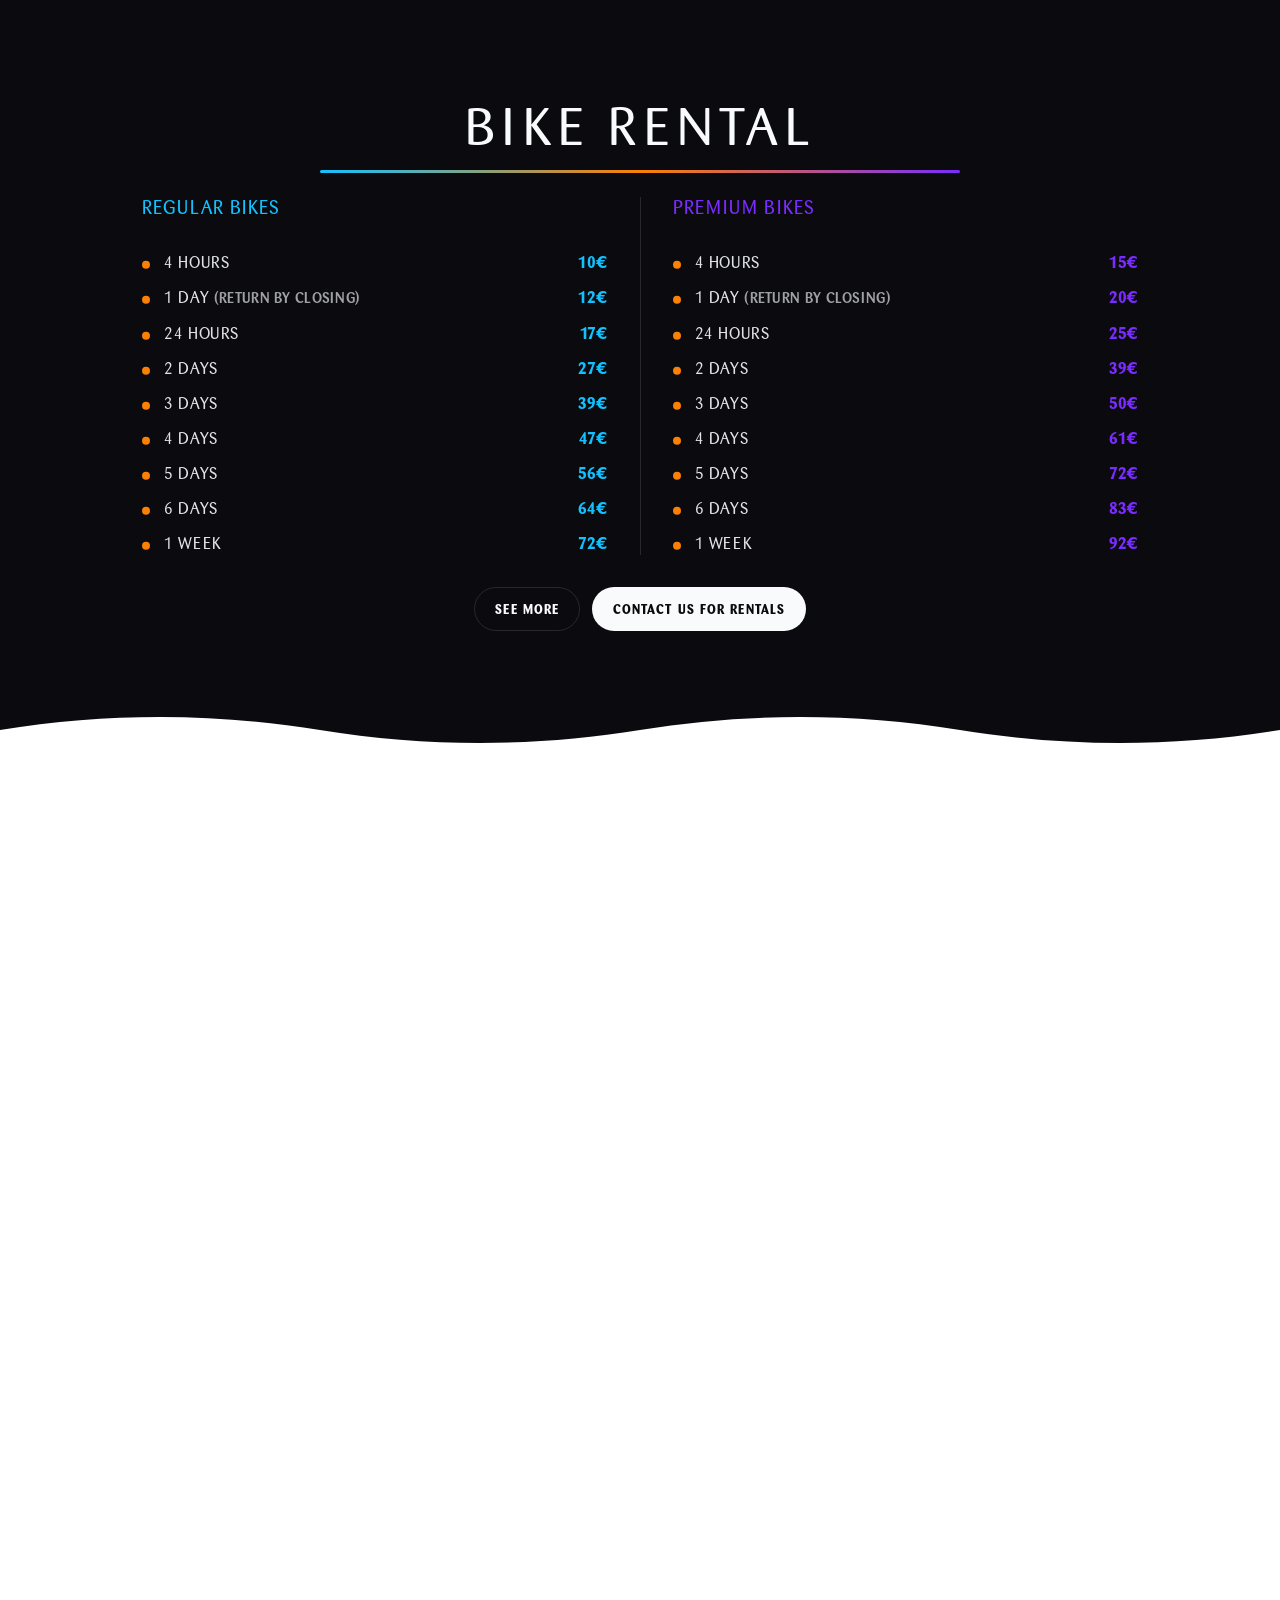
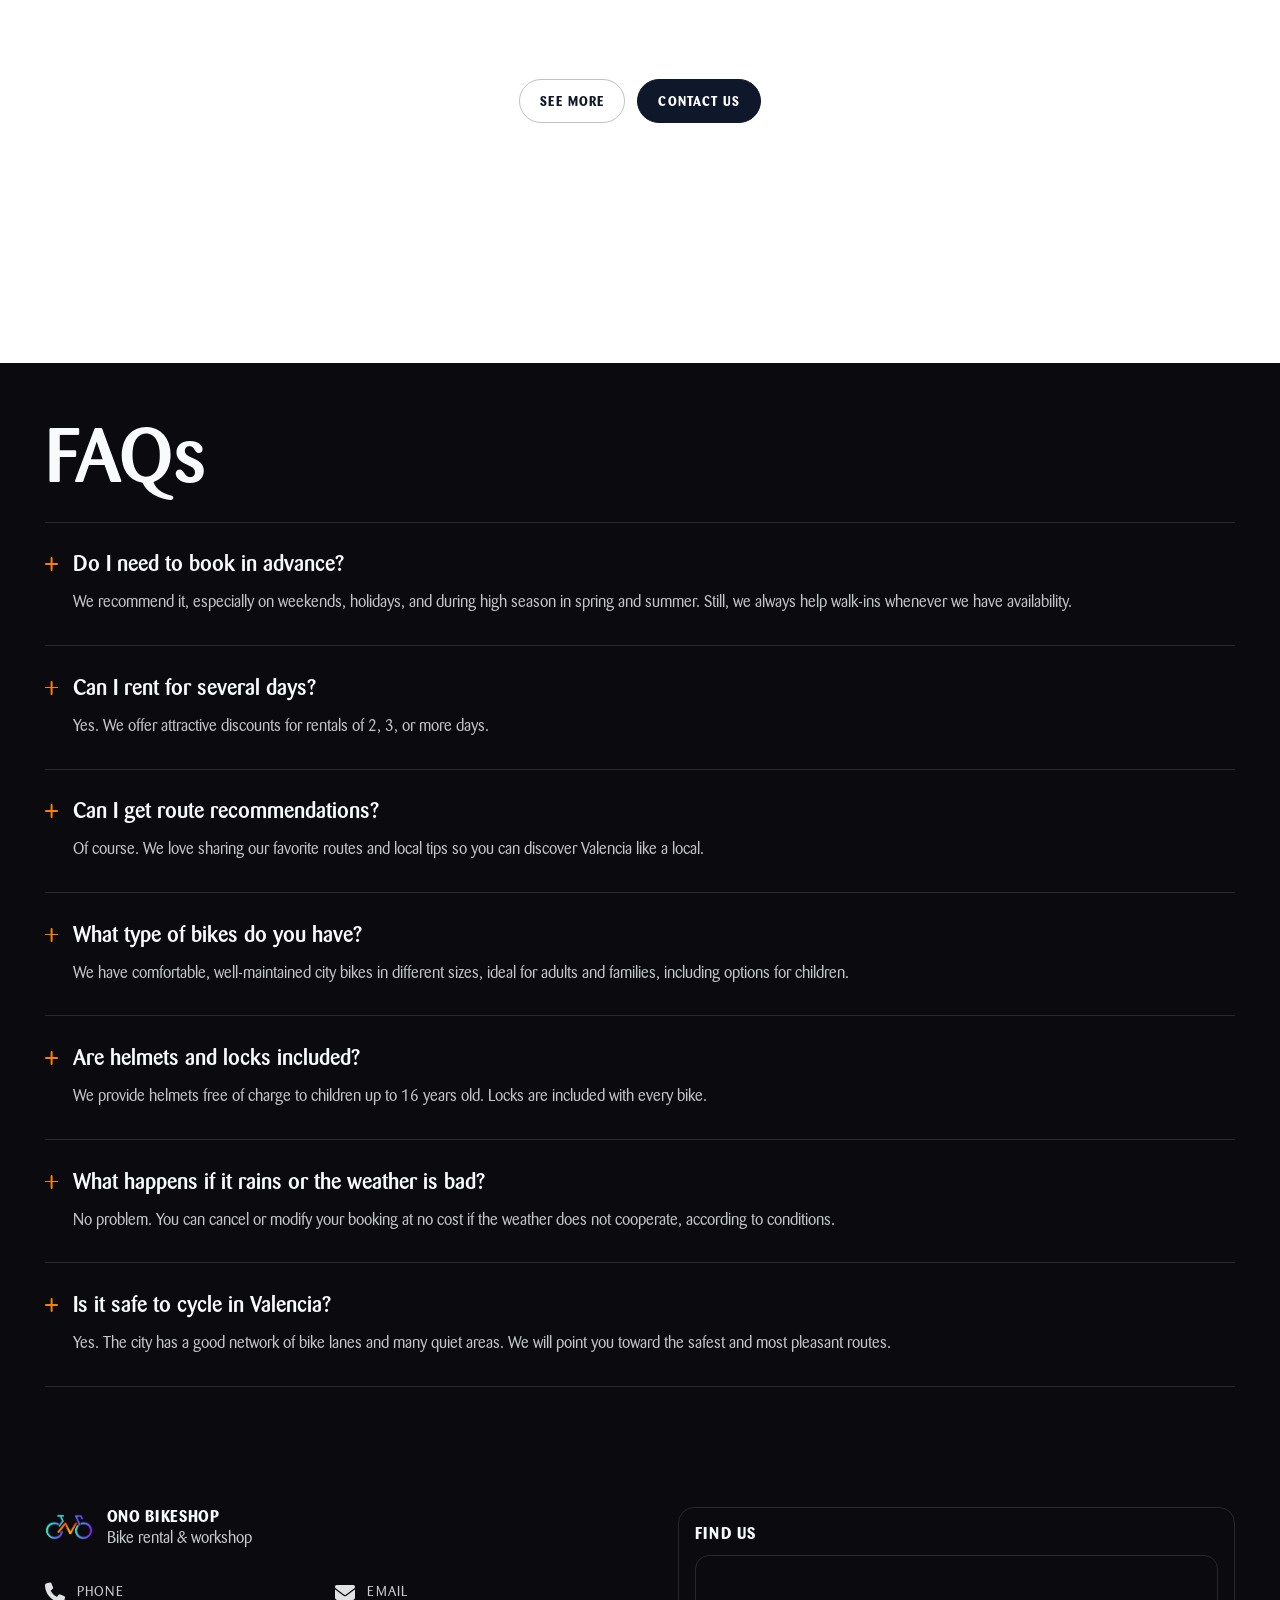
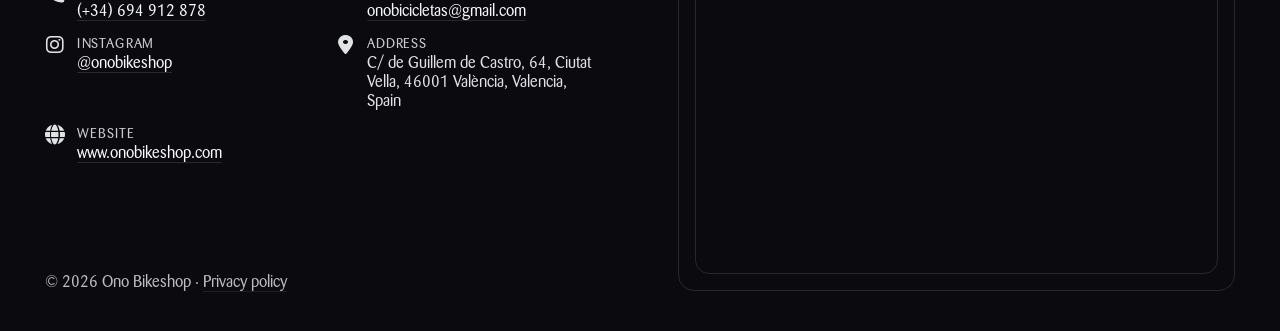
==== commit 2d24cabe: "prices and lang json update" ====
--- a/index.html
+++ b/index.html
@@ -19,7 +19,7 @@
       data-lang-attr="content"
     />
     <meta name="author" content="Ono Bikeshop" />
-    <link rel="canonical" href="https://www.onobikeshop.com/" />
+    <link rel="canonical" href="https://www.onobikeshop.com" />
     <meta id="og-title" property="og:title" content="Ono Bikeshop | Bike Rental, Bicycle Repair & Workshop in Valencia" data-lang data-lang-attr="content" />
     <meta
       id="og-description"
@@ -156,7 +156,7 @@
           <div class="s-main__grid">
             <div class="s-main__copy">
               <img id="hero-logo-alt" class="s-main__brand-logo" src="src/img/logo.png" alt="Ono Bikeshop" data-lang data-lang-attr="alt" />
-              <h1 id="hero-title" class="s-main__seo-title" data-lang>Bike Rental and Bicycle Repair in Valencia</h1>
+              <h1 id="hero-title" class="s-main__seo-title" data-lang>Bike Rental and Workshop in Valencia</h1>
               <p id="hero-lead" class="s-main__lead" data-lang>BIKE RENTAL & WORKSHOP</p>
               <div class="s-main__divider" aria-hidden="true"></div>
               <div class="s-main__cta-row">
@@ -195,14 +195,14 @@
           <div id="about-media-label" class="s-about__media reveal-right" data-reveal aria-label="Workshop photos" data-lang data-lang-attr="aria-label">
             <div class="s-about__collage" aria-hidden="true">
               <div class="s-about__tile s-about__tile--hero">
-                <img class="s-about__photo" src="src/img/fotos/about-a.webp" alt="" loading="lazy" />
+                <img id="about-photo-1-alt" class="s-about__photo" src="src/img/fotos/about-a.webp" alt="Ono Bikeshop bicycle workshop in Valencia" loading="lazy" data-lang data-lang-attr="alt" />
               </div>
               <div class="s-about__side">
                 <div class="s-about__tile s-about__tile--small">
-                  <img class="s-about__photo" src="src/img/fotos/cascos.webp" alt="" loading="lazy" />
+                  <img id="about-photo-2-alt" class="s-about__photo" src="src/img/fotos/cascos.webp" alt="Bike helmets available at Ono Bikeshop" loading="lazy" data-lang data-lang-attr="alt" />
                 </div>
                 <div class="s-about__tile s-about__tile--small">
-                  <img class="s-about__photo" src="src/img/fotos/about-c.webp" alt="" loading="lazy" />
+                  <img id="about-photo-3-alt" class="s-about__photo" src="src/img/fotos/about-c.webp" alt="Bicycles and accessories at Ono Bikeshop Valencia" loading="lazy" data-lang data-lang-attr="alt" />
                 </div>
               </div>
             </div>
@@ -240,47 +240,47 @@
                 <li class="s-rental__item">
                   <span class="s-rental__dot" aria-hidden="true"></span>
                   <span id="rental-regular-4h" class="s-rental__label" data-lang>4 hours</span>
-                  <span class="s-rental__price">8€</span>
+                  <span id="rental-regular-4h-price" class="s-rental__price" data-lang>8€</span>
                 </li>
                 <li class="s-rental__item">
                   <span class="s-rental__dot" aria-hidden="true"></span>
                   <span class="s-rental__label"><span id="rental-regular-1d" data-lang>1 day</span> <span id="rental-regular-return" class="s-rental__note" data-lang>(return by closing)</span></span>
-                  <span class="s-rental__price">10€</span>
+                  <span id="rental-regular-1d-price" class="s-rental__price" data-lang>10€</span>
                 </li>
                 <li class="s-rental__item">
                   <span class="s-rental__dot" aria-hidden="true"></span>
                   <span id="rental-regular-24h" class="s-rental__label" data-lang>24 hours</span>
-                  <span class="s-rental__price">14€</span>
+                  <span id="rental-regular-24h-price" class="s-rental__price" data-lang>14€</span>
                 </li>
                 <li class="s-rental__item">
                   <span class="s-rental__dot" aria-hidden="true"></span>
                   <span id="rental-regular-2d" class="s-rental__label" data-lang>2 days</span>
-                  <span class="s-rental__price">22€</span>
+                  <span id="rental-regular-2d-price" class="s-rental__price" data-lang>22€</span>
                 </li>
                 <li class="s-rental__item">
                   <span class="s-rental__dot" aria-hidden="true"></span>
                   <span id="rental-regular-3d" class="s-rental__label" data-lang>3 days</span>
-                  <span class="s-rental__price">30€</span>
+                  <span id="rental-regular-3d-price" class="s-rental__price" data-lang>30€</span>
                 </li>
                 <li class="s-rental__item">
                   <span class="s-rental__dot" aria-hidden="true"></span>
                   <span id="rental-regular-4d" class="s-rental__label" data-lang>4 days</span>
-                  <span class="s-rental__price">38€</span>
+                  <span id="rental-regular-4d-price" class="s-rental__price" data-lang>38€</span>
                 </li>
                 <li class="s-rental__item">
                   <span class="s-rental__dot" aria-hidden="true"></span>
                   <span id="rental-regular-5d" class="s-rental__label" data-lang>5 days</span>
-                  <span class="s-rental__price">46€</span>
+                  <span id="rental-regular-5d-price" class="s-rental__price" data-lang>46€</span>
                 </li>
                 <li class="s-rental__item">
                   <span class="s-rental__dot" aria-hidden="true"></span>
                   <span id="rental-regular-6d" class="s-rental__label" data-lang>6 days</span>
-                  <span class="s-rental__price">54€</span>
+                  <span id="rental-regular-6d-price" class="s-rental__price" data-lang>54€</span>
                 </li>
                 <li class="s-rental__item">
                   <span class="s-rental__dot" aria-hidden="true"></span>
                   <span id="rental-regular-week" class="s-rental__label" data-lang>1 week</span>
-                  <span class="s-rental__price">62€</span>
+                  <span id="rental-regular-week-price" class="s-rental__price" data-lang>62€</span>
                 </li>
               </ul>
             </div>
@@ -291,47 +291,47 @@
                 <li class="s-rental__item">
                   <span class="s-rental__dot" aria-hidden="true"></span>
                   <span id="rental-premium-4h" class="s-rental__label" data-lang>4 hours</span>
-                  <span class="s-rental__price">10€</span>
+                  <span id="rental-premium-4h-price" class="s-rental__price" data-lang>10€</span>
                 </li>
                 <li class="s-rental__item">
                   <span class="s-rental__dot" aria-hidden="true"></span>
                   <span class="s-rental__label"><span id="rental-premium-1d" data-lang>1 day</span> <span id="rental-premium-return" class="s-rental__note" data-lang>(return by closing)</span></span>
-                  <span class="s-rental__price">12€</span>
+                  <span id="rental-premium-1d-price" class="s-rental__price" data-lang>12€</span>
                 </li>
                 <li class="s-rental__item">
                   <span class="s-rental__dot" aria-hidden="true"></span>
                   <span id="rental-premium-24h" class="s-rental__label" data-lang>24 hours</span>
-                  <span class="s-rental__price">17€</span>
+                  <span id="rental-premium-24h-price" class="s-rental__price" data-lang>17€</span>
                 </li>
                 <li class="s-rental__item">
                   <span class="s-rental__dot" aria-hidden="true"></span>
                   <span id="rental-premium-2d" class="s-rental__label" data-lang>2 days</span>
-                  <span class="s-rental__price">26€</span>
+                  <span id="rental-premium-2d-price" class="s-rental__price" data-lang>26€</span>
                 </li>
                 <li class="s-rental__item">
                   <span class="s-rental__dot" aria-hidden="true"></span>
                   <span id="rental-premium-3d" class="s-rental__label" data-lang>3 days</span>
-                  <span class="s-rental__price">35€</span>
+                  <span id="rental-premium-3d-price" class="s-rental__price" data-lang>35€</span>
                 </li>
                 <li class="s-rental__item">
                   <span class="s-rental__dot" aria-hidden="true"></span>
                   <span id="rental-premium-4d" class="s-rental__label" data-lang>4 days</span>
-                  <span class="s-rental__price">44€</span>
+                  <span id="rental-premium-4d-price" class="s-rental__price" data-lang>44€</span>
                 </li>
                 <li class="s-rental__item">
                   <span class="s-rental__dot" aria-hidden="true"></span>
                   <span id="rental-premium-5d" class="s-rental__label" data-lang>5 days</span>
-                  <span class="s-rental__price">53€</span>
+                  <span id="rental-premium-5d-price" class="s-rental__price" data-lang>53€</span>
                 </li>
                 <li class="s-rental__item">
                   <span class="s-rental__dot" aria-hidden="true"></span>
                   <span id="rental-premium-6d" class="s-rental__label" data-lang>6 days</span>
-                  <span class="s-rental__price">62€</span>
+                  <span id="rental-premium-6d-price" class="s-rental__price" data-lang>62€</span>
                 </li>
                 <li class="s-rental__item">
                   <span class="s-rental__dot" aria-hidden="true"></span>
                   <span id="rental-premium-week" class="s-rental__label" data-lang>1 week</span>
-                  <span class="s-rental__price">70€</span>
+                  <span id="rental-premium-week-price" class="s-rental__price" data-lang>70€</span>
                 </li>
               </ul>
             </div>
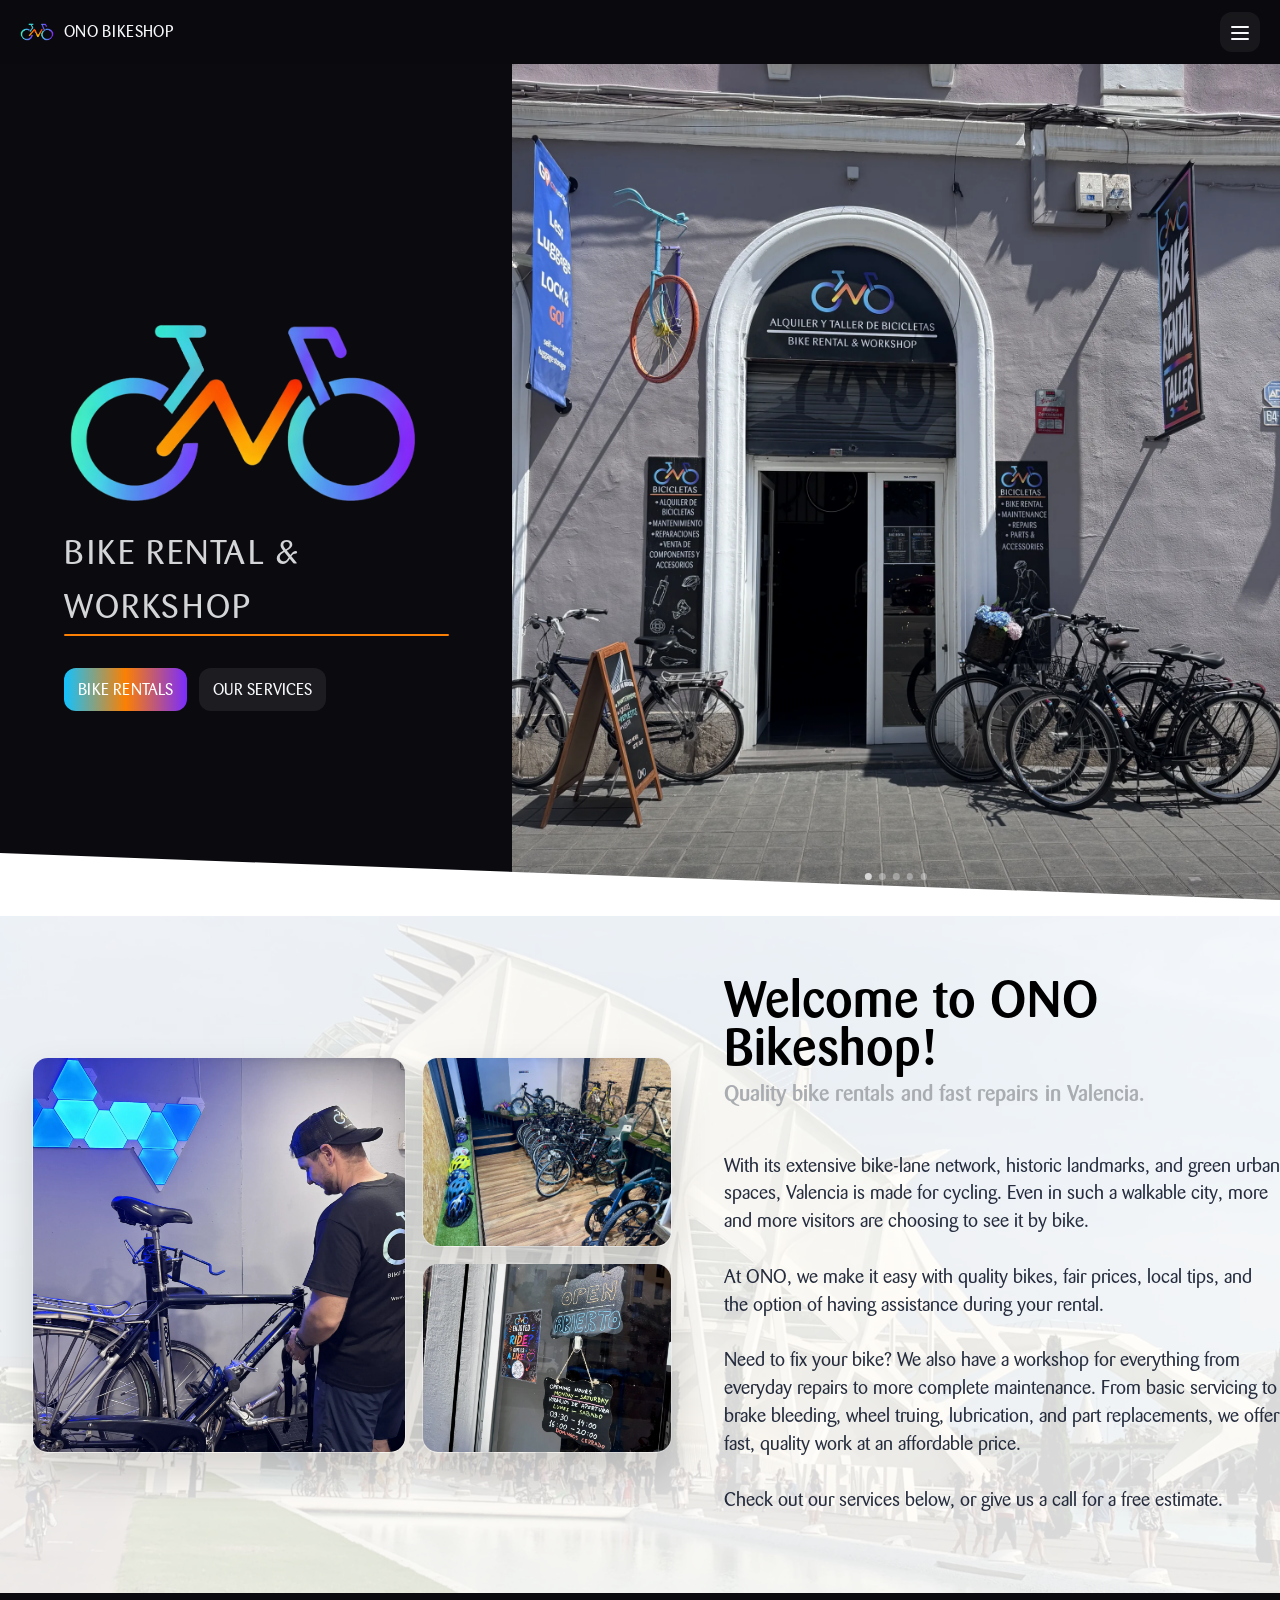
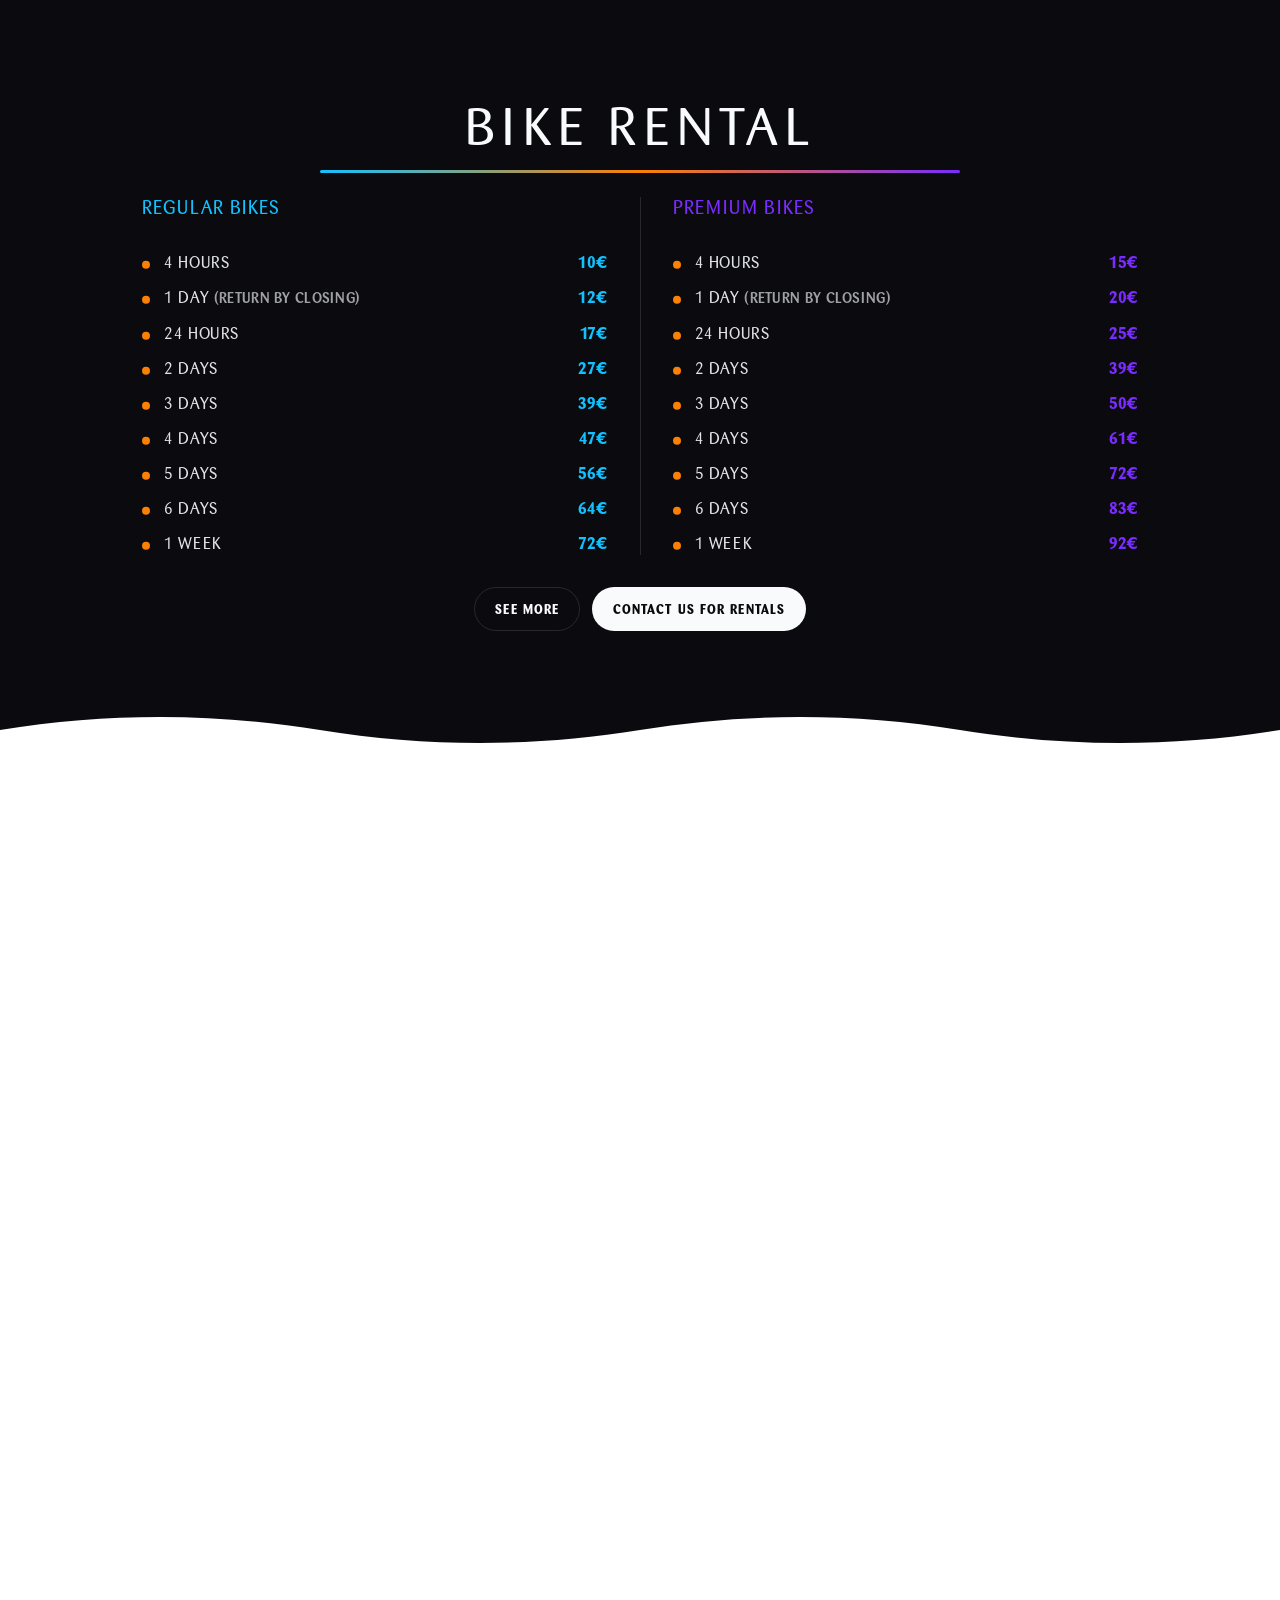
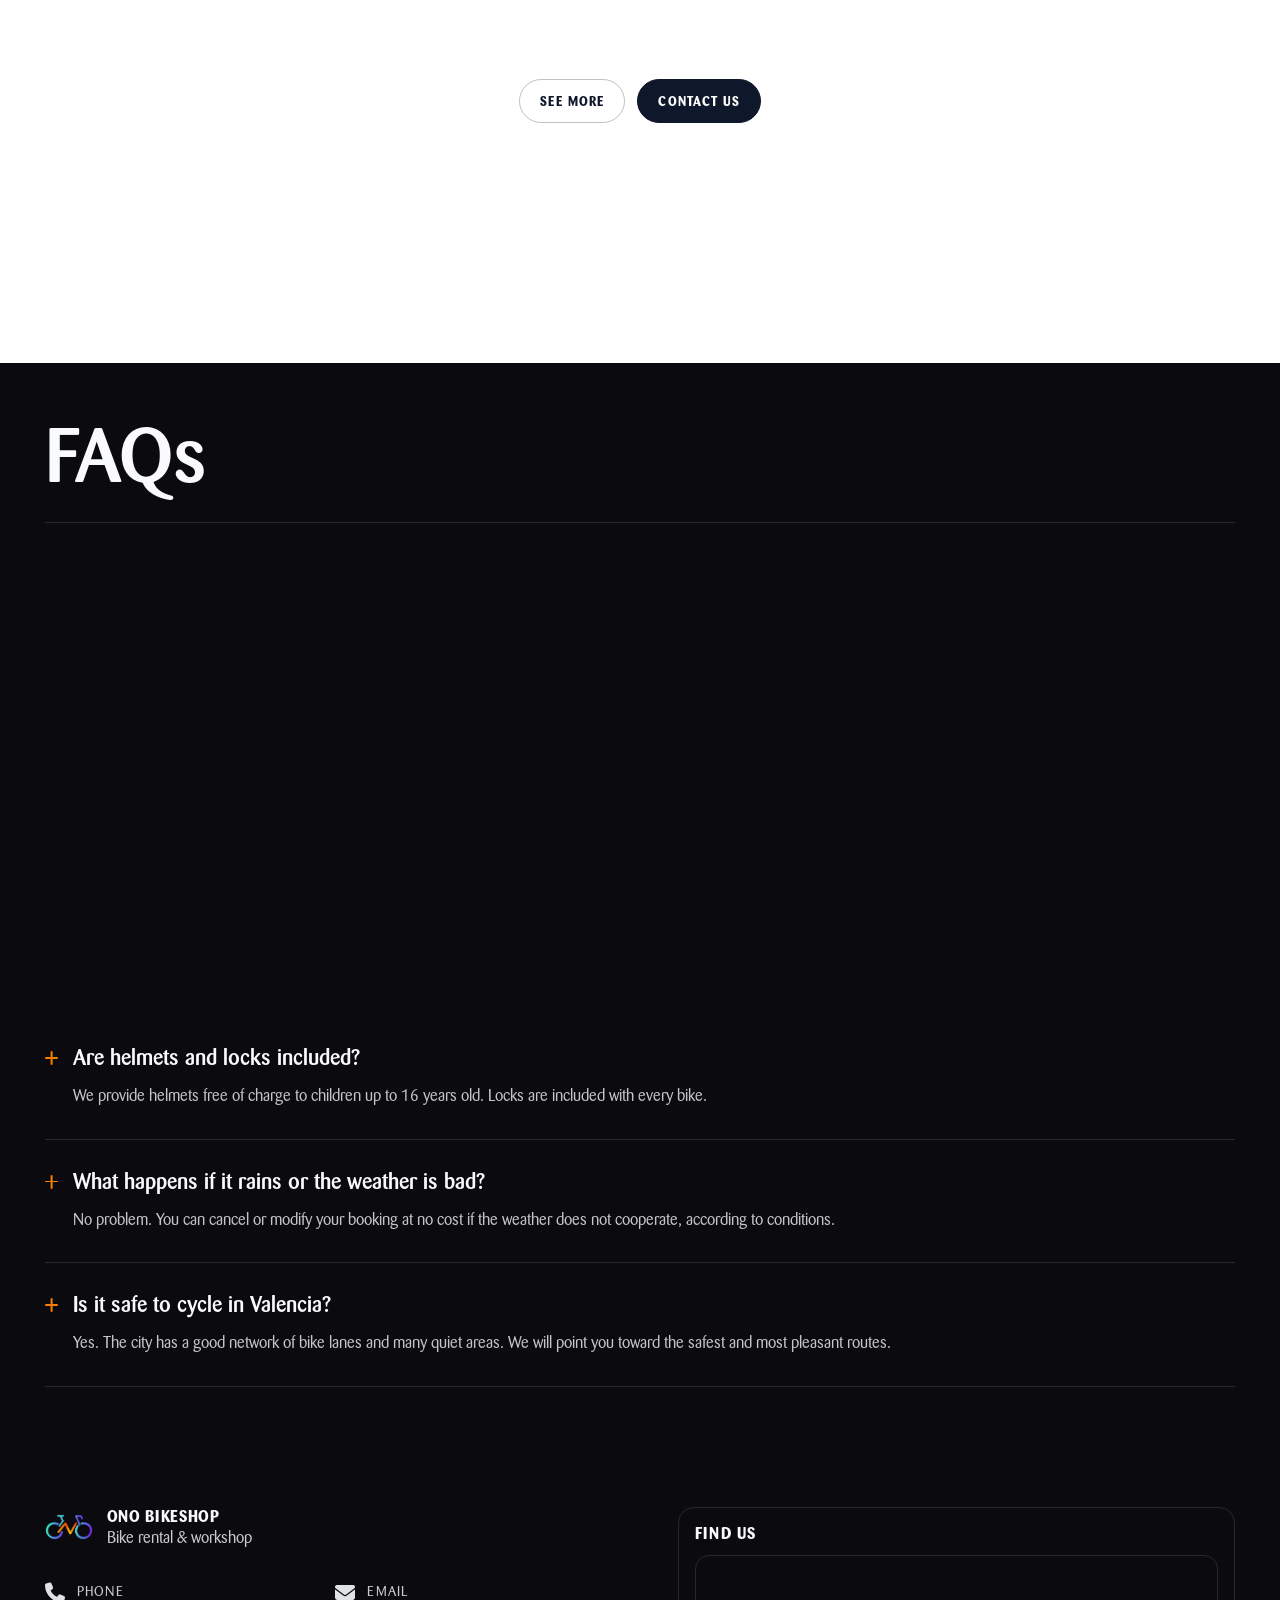
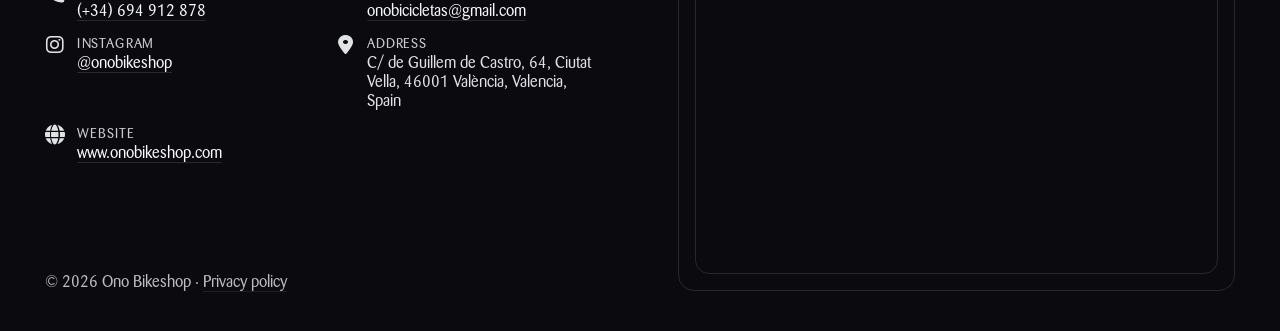
==== commit 875bfb48: "update carousel images" ====
--- a/index.html
+++ b/index.html
@@ -167,7 +167,7 @@
             <div class="s-main__media" data-carousel>
               <div id="hero-slides-label" class="s-main__slides" aria-label="Workshop photos" data-lang data-lang-attr="aria-label">
                 <figure class="s-main__frame is-active">
-                  <img id="hero-slide-1-alt" class="s-main__slide" src="src/img/fotos/hero-a.webp" alt="Bicycle workshop" loading="lazy" data-lang data-lang-attr="alt" />
+                  <img id="hero-slide-1-alt" class="s-main__slide" src="src/img/fotos/hero6.webp" alt="Bicycle workshop" loading="lazy" data-lang data-lang-attr="alt" />
                 </figure>
                 <figure class="s-main__frame">
                   <img id="hero-slide-2-alt" class="s-main__slide" src="src/img/fotos/hero-b.webp" alt="Bicycle workshop" loading="lazy" data-lang data-lang-attr="alt" />
@@ -176,7 +176,10 @@
                   <img id="hero-slide-3-alt" class="s-main__slide" src="src/img/fotos/hero-c.webp" alt="Bicycle workshop" loading="lazy" data-lang data-lang-attr="alt" />
                 </figure>
                 <figure class="s-main__frame">
-                  <img id="hero-slide-4-alt" class="s-main__slide" src="src/img/fotos/hero-d.webp" alt="Bicycle workshop" loading="lazy" data-lang data-lang-attr="alt" />
+                  <img id="hero-slide-4-alt" class="s-main__slide" src="src/img/fotos/hero7.webp" alt="Bicycle workshop" loading="lazy" data-lang data-lang-attr="alt" />
+                </figure>
+                <figure class="s-main__frame">
+                  <img id="hero-slide-5-alt" class="s-main__slide" src="src/img/fotos/hero-d.webp" alt="Bicycle workshop" loading="lazy" data-lang data-lang-attr="alt" />
                 </figure>
               </div>
               <div class="s-main__dots" aria-label="Choose photo">
@@ -184,6 +187,7 @@
                 <button class="s-main__dot" type="button" aria-label="Show photo 2" data-carousel-dot></button>
                 <button class="s-main__dot" type="button" aria-label="Show photo 3" data-carousel-dot></button>
                 <button class="s-main__dot" type="button" aria-label="Show photo 4" data-carousel-dot></button>
+                <button class="s-main__dot" type="button" aria-label="Show photo 5" data-carousel-dot></button>
               </div>
             </div>
           </div>
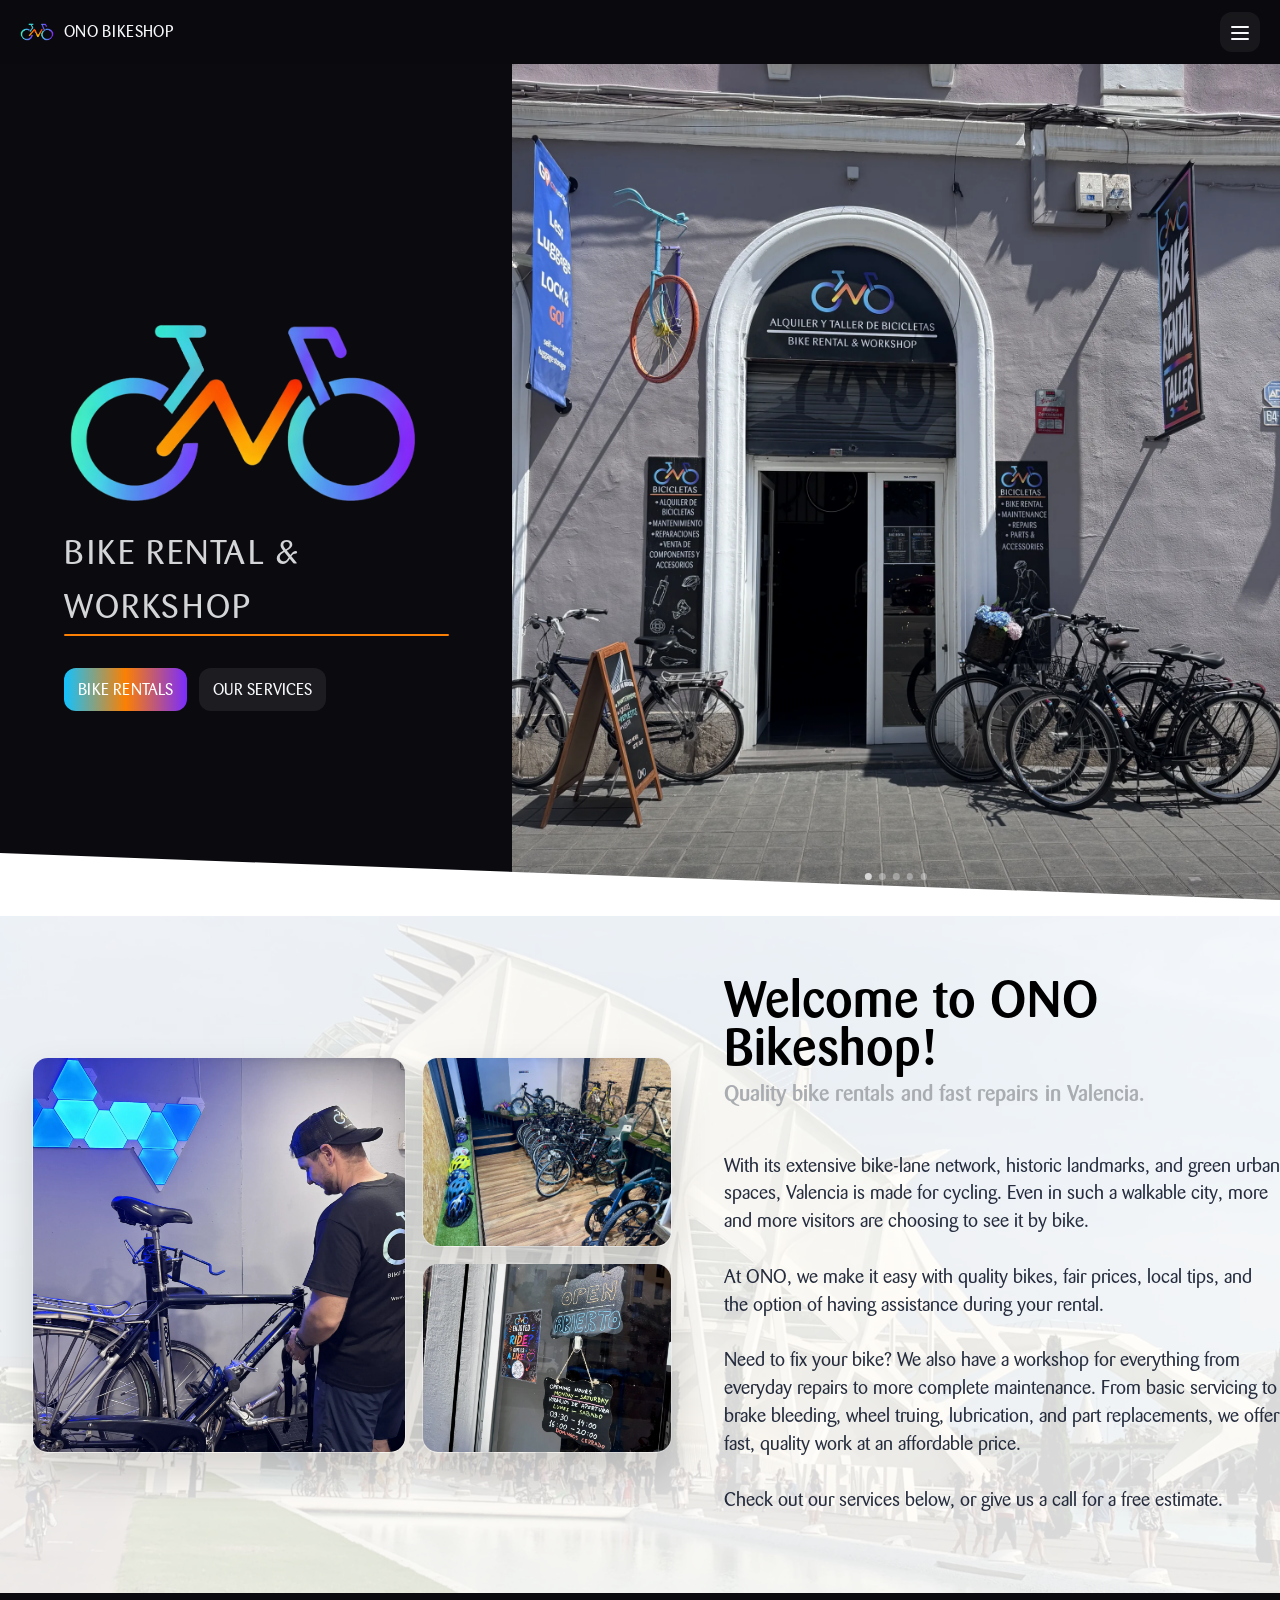
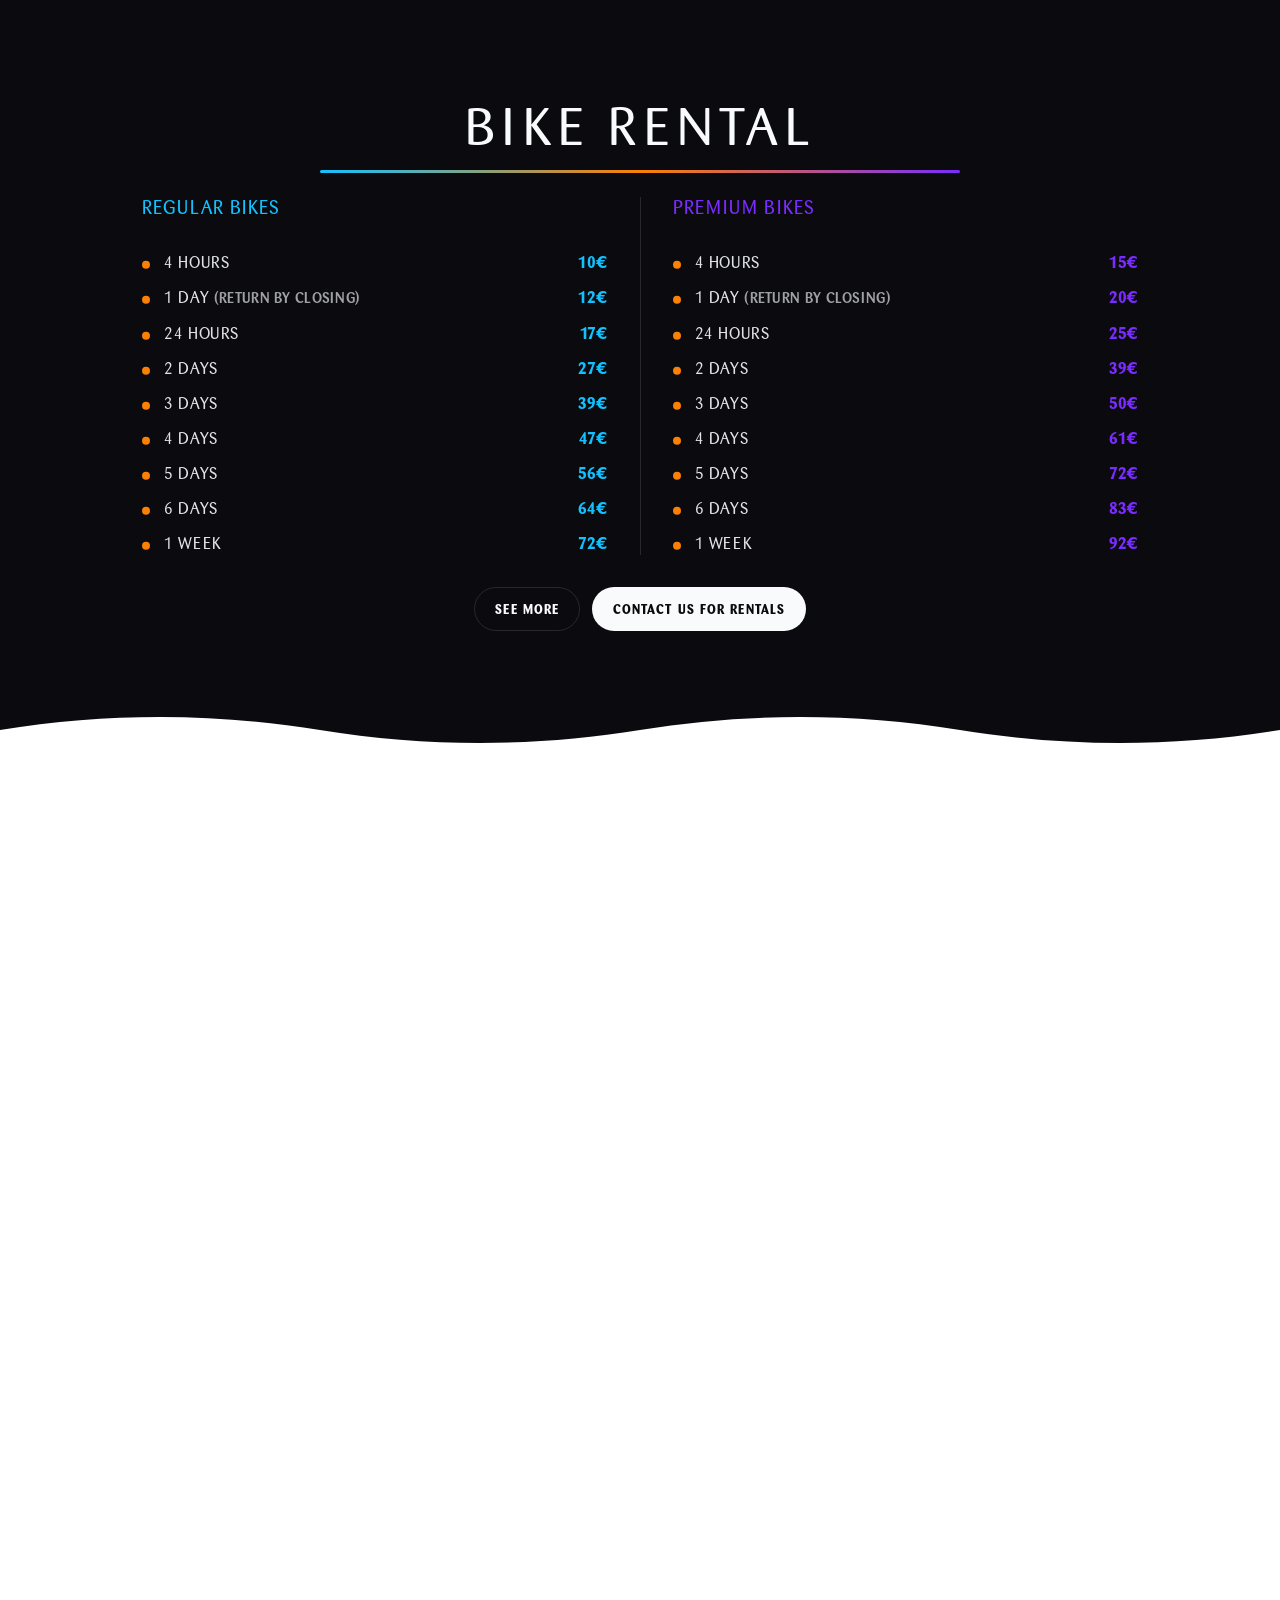
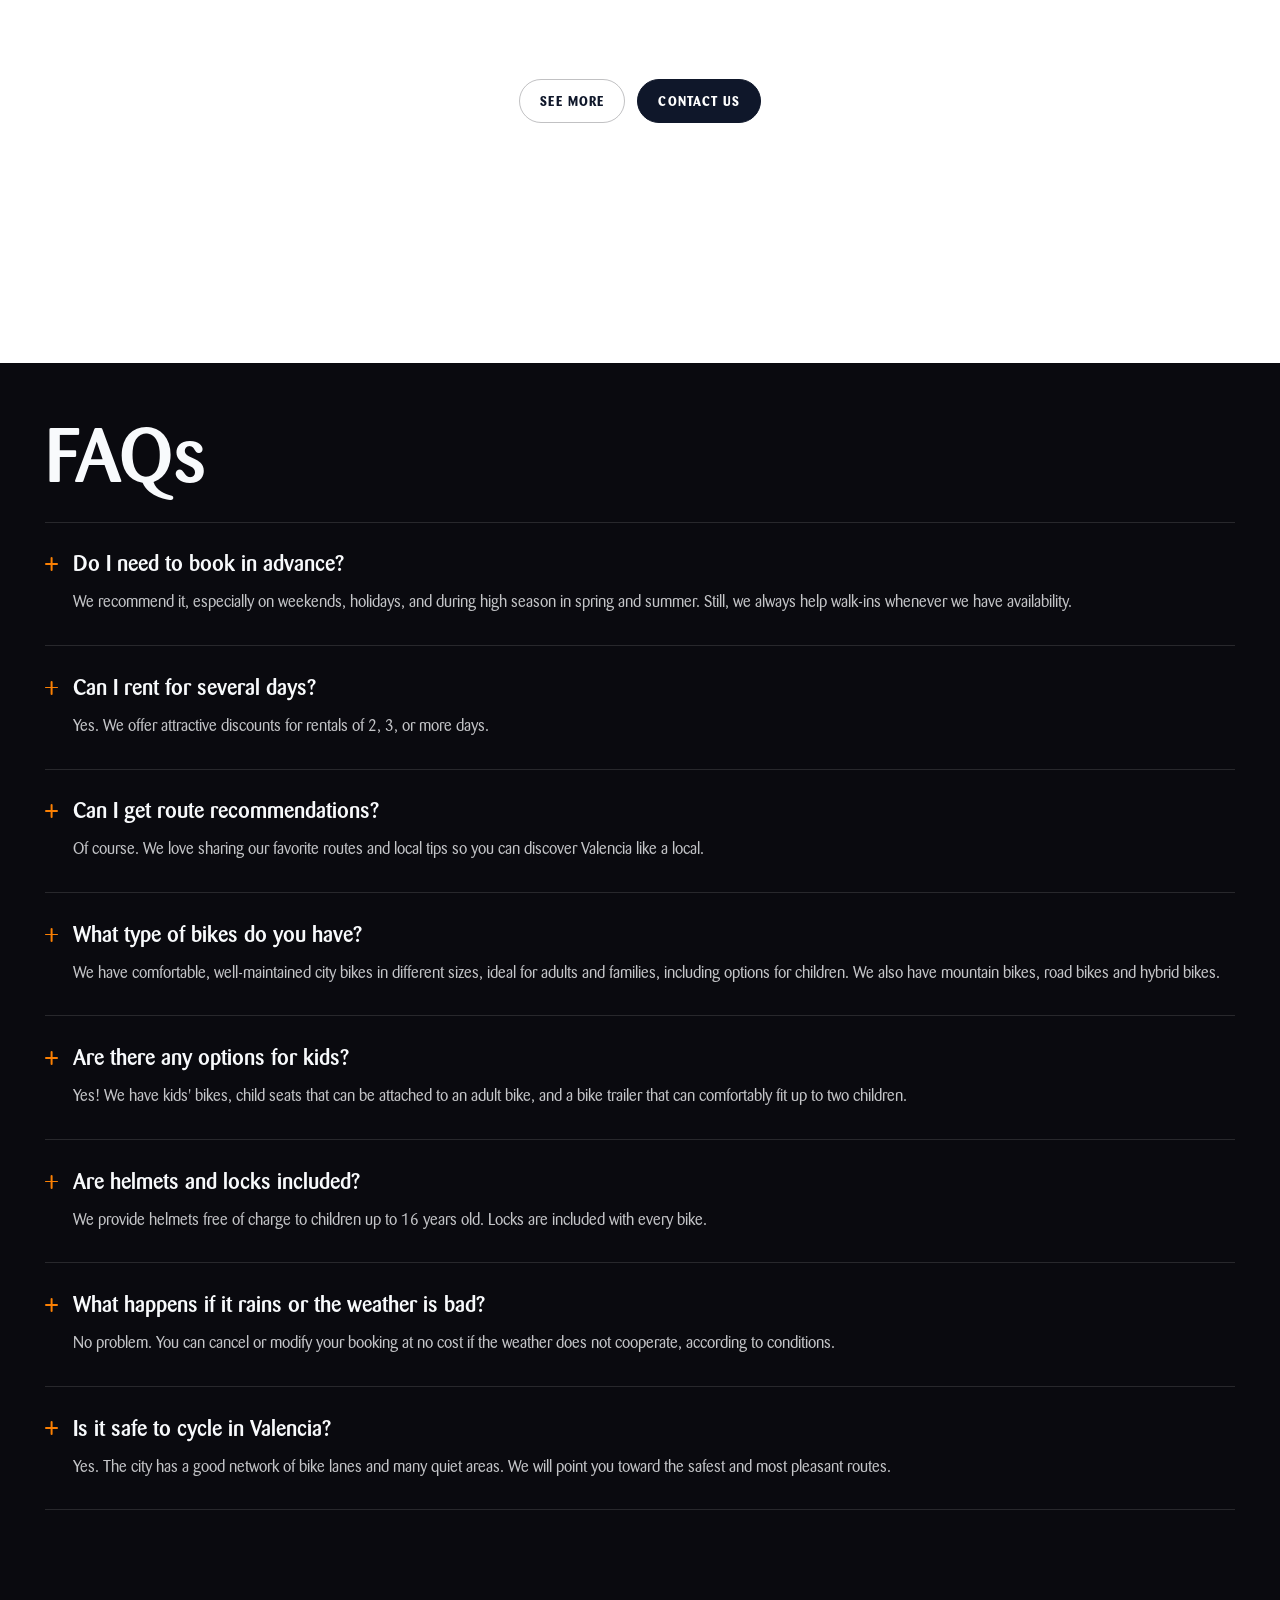
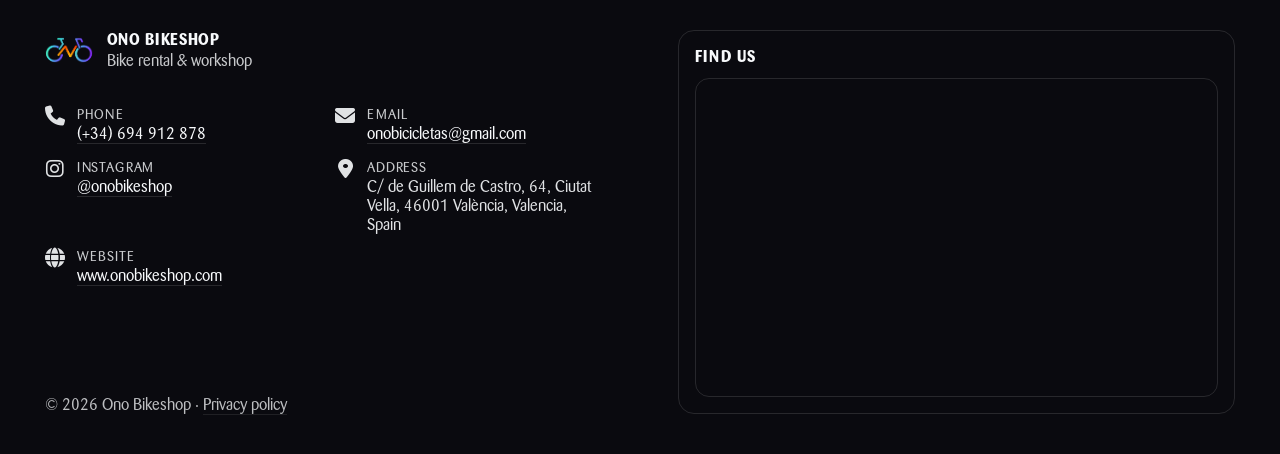
==== commit 424a99af: "add upgrade experiences text in rentals" ====
--- a/index.html
+++ b/index.html
@@ -438,7 +438,13 @@
             <div class="s-faq__item" data-reveal>
               <h3 id="faq-bikes-q" data-lang>What type of bikes do you have?</h3>
               <p id="faq-bikes-a" data-lang>
-                We have comfortable, well-maintained city bikes in different sizes, ideal for adults and families, including options for children.
+                We have comfortable, well-maintained city bikes in different sizes, ideal for adults and families, including options for children. We also have mountain bikes, road bikes and hybrid bikes.
+              </p>
+            </div>
+            <div class="s-faq__item" data-reveal>
+              <h3 id="faq-kids-q" data-lang>Are there any options for kids?</h3>
+              <p id="faq-kids-a" data-lang>
+                Yes! We have kids' bikes, child seats that can be attached to an adult bike, and a bike trailer that can comfortably fit up to two children.
               </p>
             </div>
             <div class="s-faq__item" data-reveal>
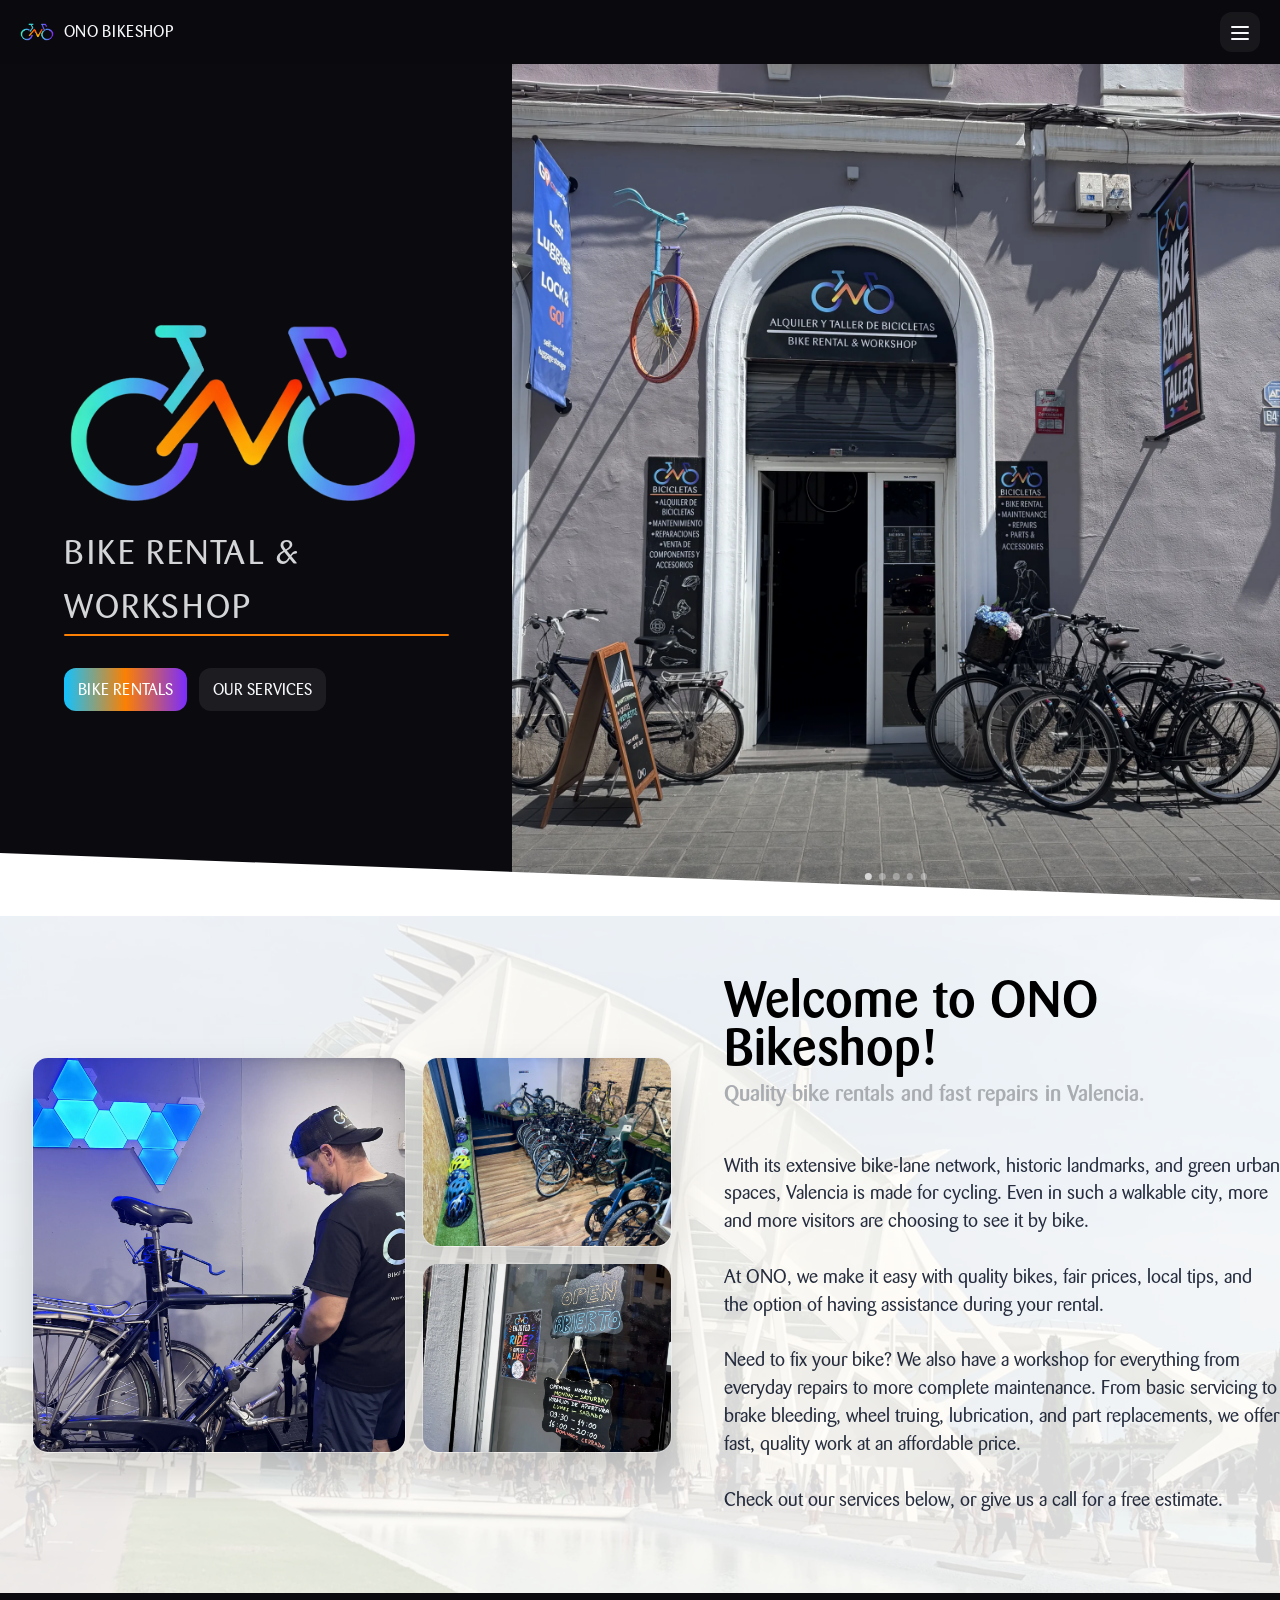
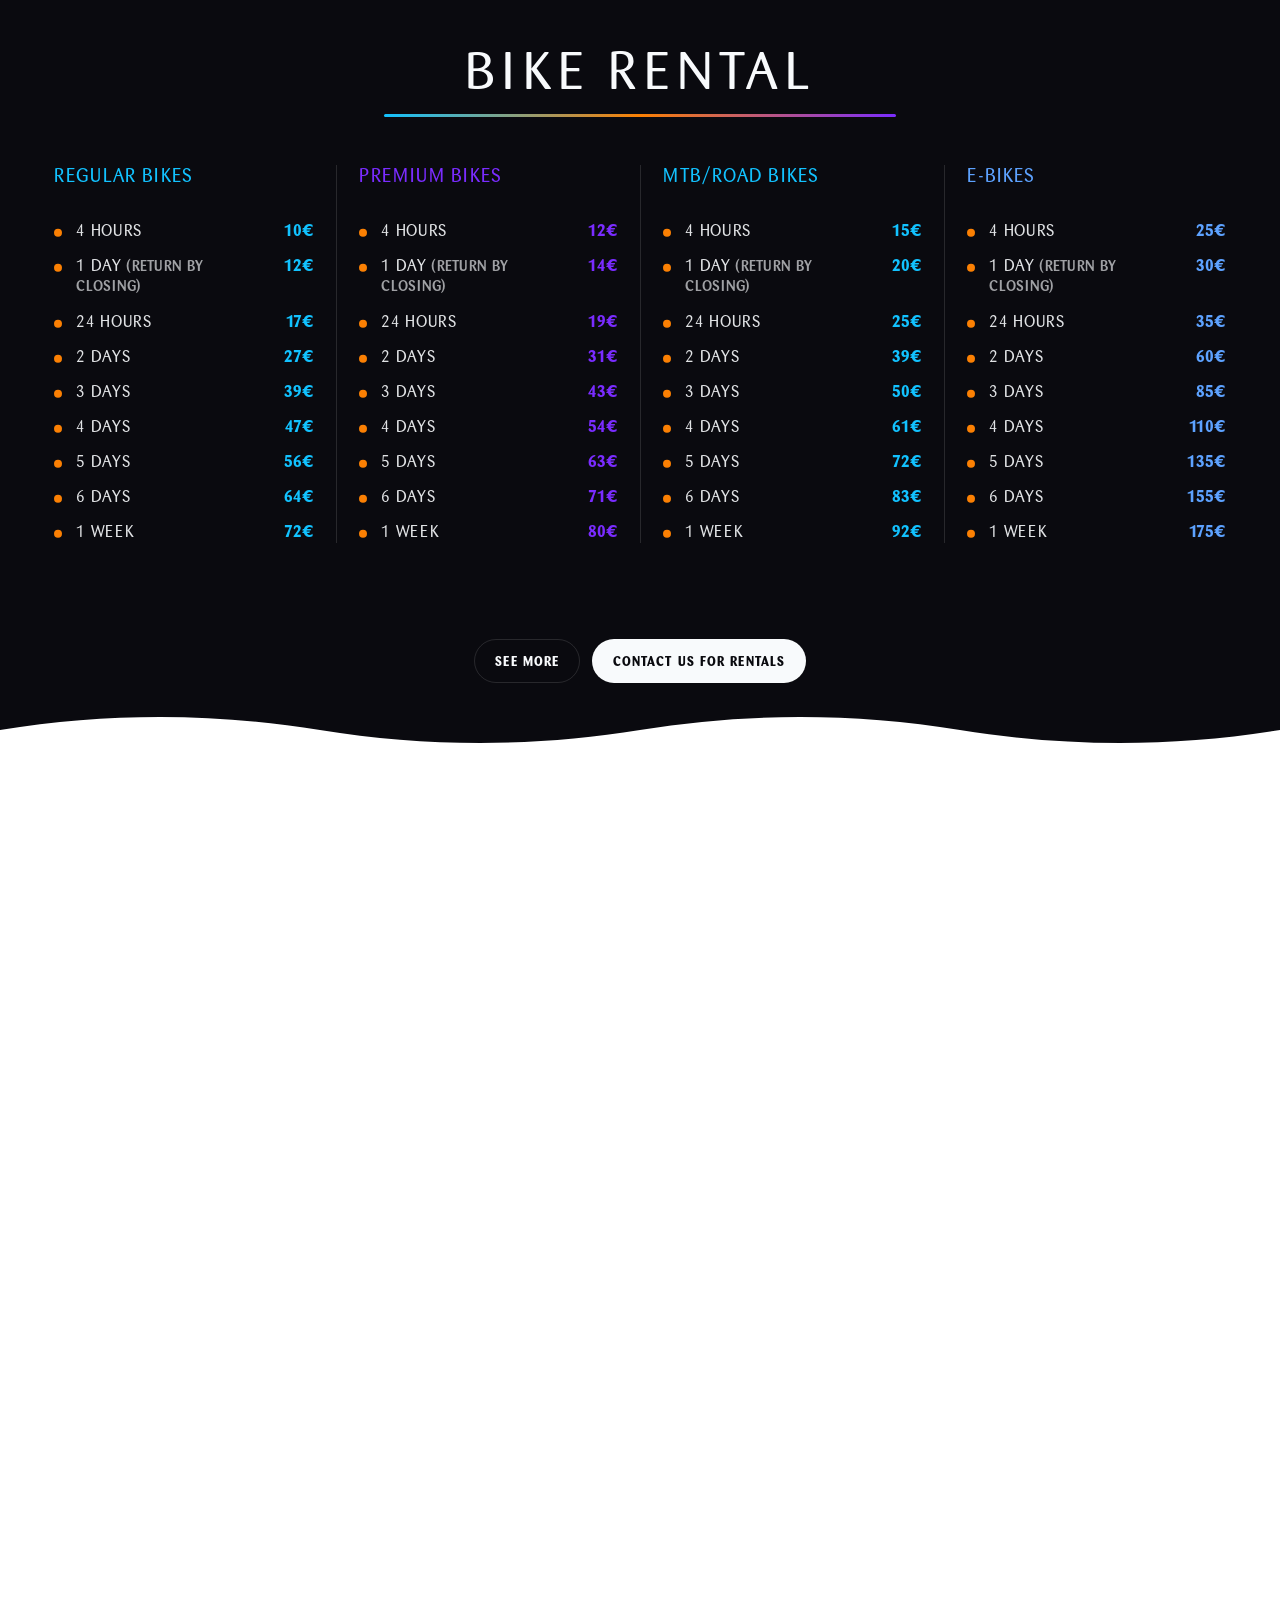
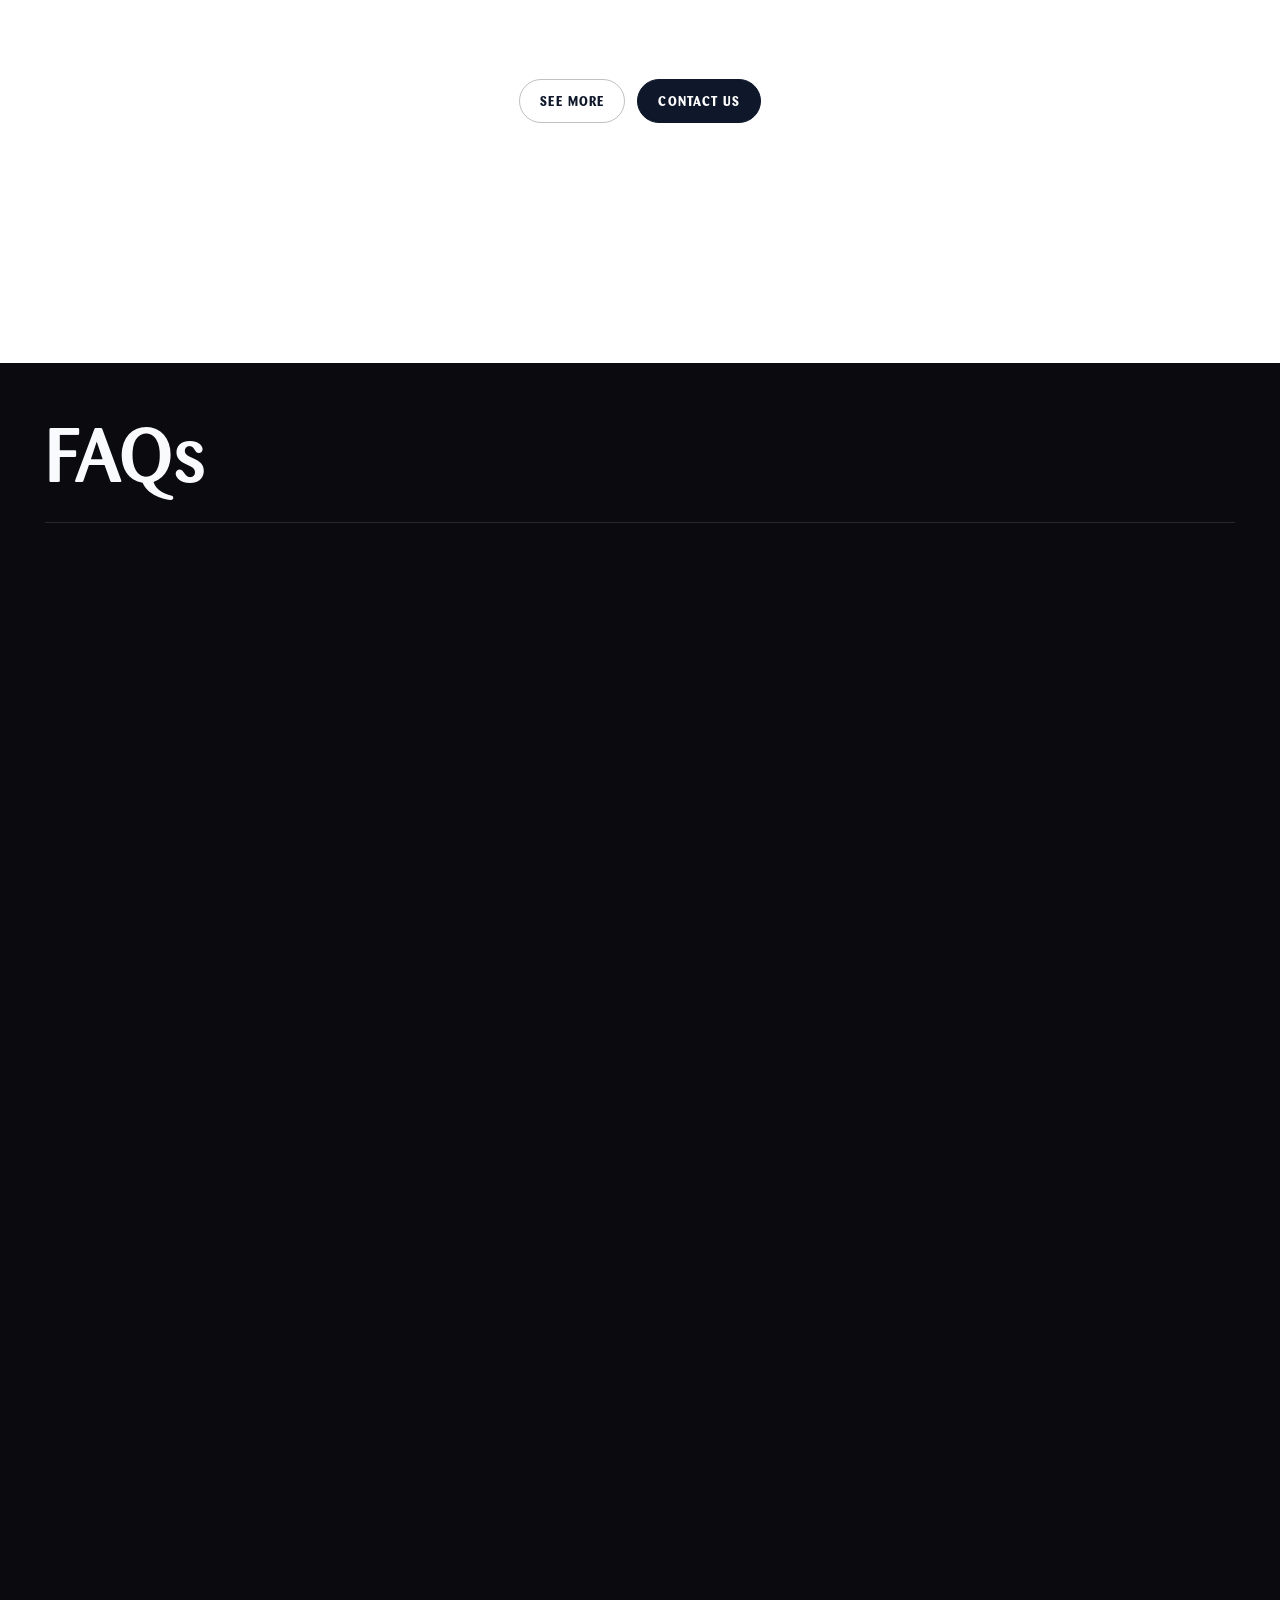
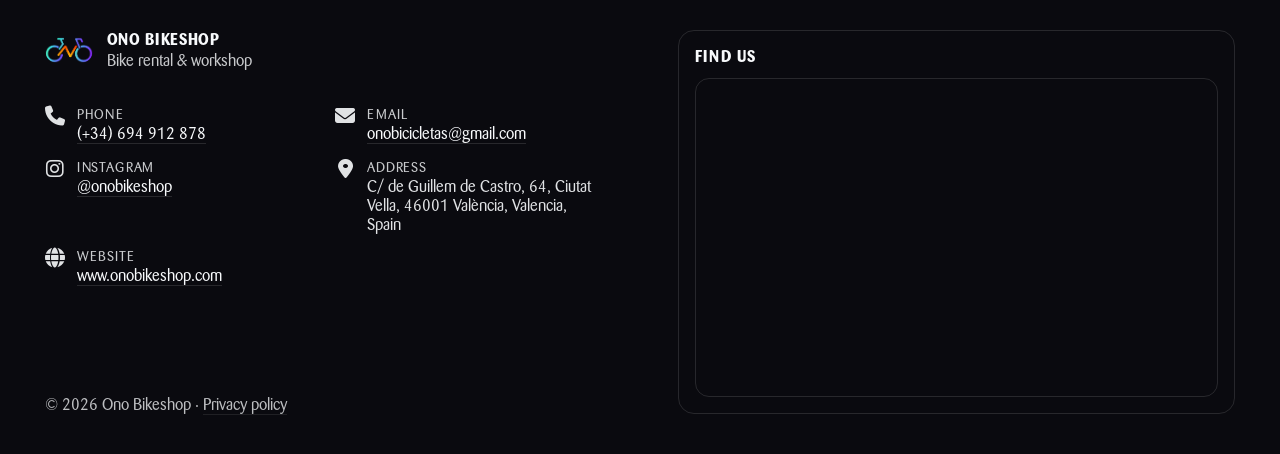
==== commit 1fb69354: "add new bike types in rentals" ====
--- a/index.html
+++ b/index.html
@@ -289,7 +289,7 @@
               </ul>
             </div>
 
-            <div class="s-rental__card">
+            <div class="s-rental__card s-rental__card--premium">
               <h3 id="rental-premium-title" class="s-rental__card-title" data-lang>Premium bikes</h3>
               <ul class="s-rental__list">
                 <li class="s-rental__item">
@@ -336,6 +336,108 @@
                   <span class="s-rental__dot" aria-hidden="true"></span>
                   <span id="rental-premium-week" class="s-rental__label" data-lang>1 week</span>
                   <span id="rental-premium-week-price" class="s-rental__price" data-lang>70€</span>
+                </li>
+              </ul>
+            </div>
+
+            <div class="s-rental__card s-rental__card--mtb">
+              <h3 id="rental-mtb-title" class="s-rental__card-title" data-lang>MTB/Road bikes</h3>
+              <ul class="s-rental__list">
+                <li class="s-rental__item">
+                  <span class="s-rental__dot" aria-hidden="true"></span>
+                  <span id="rental-mtb-4h" class="s-rental__label" data-lang>4 hours</span>
+                  <span id="rental-mtb-4h-price" class="s-rental__price" data-lang>15€</span>
+                </li>
+                <li class="s-rental__item">
+                  <span class="s-rental__dot" aria-hidden="true"></span>
+                  <span class="s-rental__label"><span id="rental-mtb-1d" data-lang>1 day</span> <span id="rental-mtb-return" class="s-rental__note" data-lang>(return by closing)</span></span>
+                  <span id="rental-mtb-1d-price" class="s-rental__price" data-lang>20€</span>
+                </li>
+                <li class="s-rental__item">
+                  <span class="s-rental__dot" aria-hidden="true"></span>
+                  <span id="rental-mtb-24h" class="s-rental__label" data-lang>24 hours</span>
+                  <span id="rental-mtb-24h-price" class="s-rental__price" data-lang>25€</span>
+                </li>
+                <li class="s-rental__item">
+                  <span class="s-rental__dot" aria-hidden="true"></span>
+                  <span id="rental-mtb-2d" class="s-rental__label" data-lang>2 days</span>
+                  <span id="rental-mtb-2d-price" class="s-rental__price" data-lang>39€</span>
+                </li>
+                <li class="s-rental__item">
+                  <span class="s-rental__dot" aria-hidden="true"></span>
+                  <span id="rental-mtb-3d" class="s-rental__label" data-lang>3 days</span>
+                  <span id="rental-mtb-3d-price" class="s-rental__price" data-lang>50€</span>
+                </li>
+                <li class="s-rental__item">
+                  <span class="s-rental__dot" aria-hidden="true"></span>
+                  <span id="rental-mtb-4d" class="s-rental__label" data-lang>4 days</span>
+                  <span id="rental-mtb-4d-price" class="s-rental__price" data-lang>61€</span>
+                </li>
+                <li class="s-rental__item">
+                  <span class="s-rental__dot" aria-hidden="true"></span>
+                  <span id="rental-mtb-5d" class="s-rental__label" data-lang>5 days</span>
+                  <span id="rental-mtb-5d-price" class="s-rental__price" data-lang>72€</span>
+                </li>
+                <li class="s-rental__item">
+                  <span class="s-rental__dot" aria-hidden="true"></span>
+                  <span id="rental-mtb-6d" class="s-rental__label" data-lang>6 days</span>
+                  <span id="rental-mtb-6d-price" class="s-rental__price" data-lang>83€</span>
+                </li>
+                <li class="s-rental__item">
+                  <span class="s-rental__dot" aria-hidden="true"></span>
+                  <span id="rental-mtb-week" class="s-rental__label" data-lang>1 week</span>
+                  <span id="rental-mtb-week-price" class="s-rental__price" data-lang>92€</span>
+                </li>
+              </ul>
+            </div>
+
+            <div class="s-rental__card s-rental__card--ebike">
+              <h3 id="rental-ebike-title" class="s-rental__card-title" data-lang>E-Bikes</h3>
+              <ul class="s-rental__list">
+                <li class="s-rental__item">
+                  <span class="s-rental__dot" aria-hidden="true"></span>
+                  <span id="rental-ebike-4h" class="s-rental__label" data-lang>4 hours</span>
+                  <span id="rental-ebike-4h-price" class="s-rental__price" data-lang>25€</span>
+                </li>
+                <li class="s-rental__item">
+                  <span class="s-rental__dot" aria-hidden="true"></span>
+                  <span class="s-rental__label"><span id="rental-ebike-1d" data-lang>1 day</span> <span id="rental-ebike-return" class="s-rental__note" data-lang>(return by closing)</span></span>
+                  <span id="rental-ebike-1d-price" class="s-rental__price" data-lang>30€</span>
+                </li>
+                <li class="s-rental__item">
+                  <span class="s-rental__dot" aria-hidden="true"></span>
+                  <span id="rental-ebike-24h" class="s-rental__label" data-lang>24 hours</span>
+                  <span id="rental-ebike-24h-price" class="s-rental__price" data-lang>35€</span>
+                </li>
+                <li class="s-rental__item">
+                  <span class="s-rental__dot" aria-hidden="true"></span>
+                  <span id="rental-ebike-2d" class="s-rental__label" data-lang>2 days</span>
+                  <span id="rental-ebike-2d-price" class="s-rental__price" data-lang>60€</span>
+                </li>
+                <li class="s-rental__item">
+                  <span class="s-rental__dot" aria-hidden="true"></span>
+                  <span id="rental-ebike-3d" class="s-rental__label" data-lang>3 days</span>
+                  <span id="rental-ebike-3d-price" class="s-rental__price" data-lang>85€</span>
+                </li>
+                <li class="s-rental__item">
+                  <span class="s-rental__dot" aria-hidden="true"></span>
+                  <span id="rental-ebike-4d" class="s-rental__label" data-lang>4 days</span>
+                  <span id="rental-ebike-4d-price" class="s-rental__price" data-lang>110€</span>
+                </li>
+                <li class="s-rental__item">
+                  <span class="s-rental__dot" aria-hidden="true"></span>
+                  <span id="rental-ebike-5d" class="s-rental__label" data-lang>5 days</span>
+                  <span id="rental-ebike-5d-price" class="s-rental__price" data-lang>135€</span>
+                </li>
+                <li class="s-rental__item">
+                  <span class="s-rental__dot" aria-hidden="true"></span>
+                  <span id="rental-ebike-6d" class="s-rental__label" data-lang>6 days</span>
+                  <span id="rental-ebike-6d-price" class="s-rental__price" data-lang>155€</span>
+                </li>
+                <li class="s-rental__item">
+                  <span class="s-rental__dot" aria-hidden="true"></span>
+                  <span id="rental-ebike-week" class="s-rental__label" data-lang>1 week</span>
+                  <span id="rental-ebike-week-price" class="s-rental__price" data-lang>175€</span>
                 </li>
               </ul>
             </div>
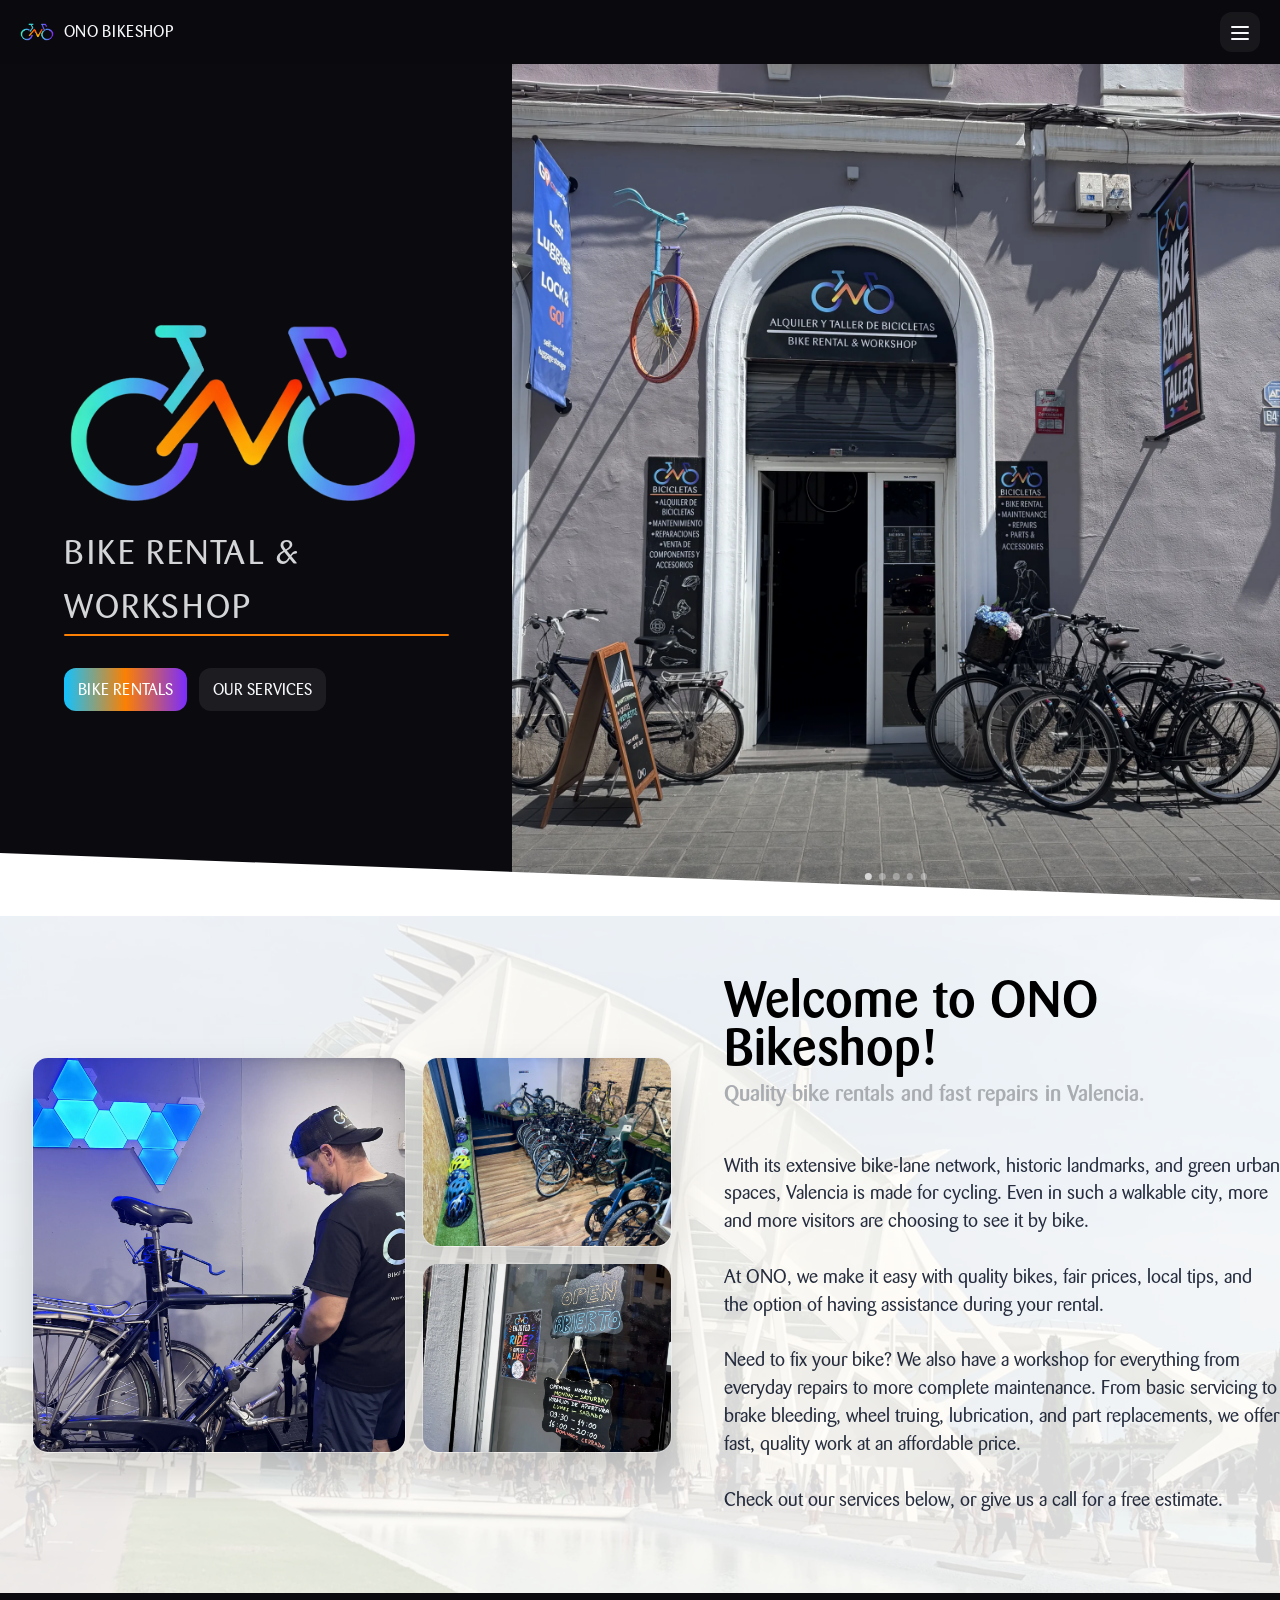
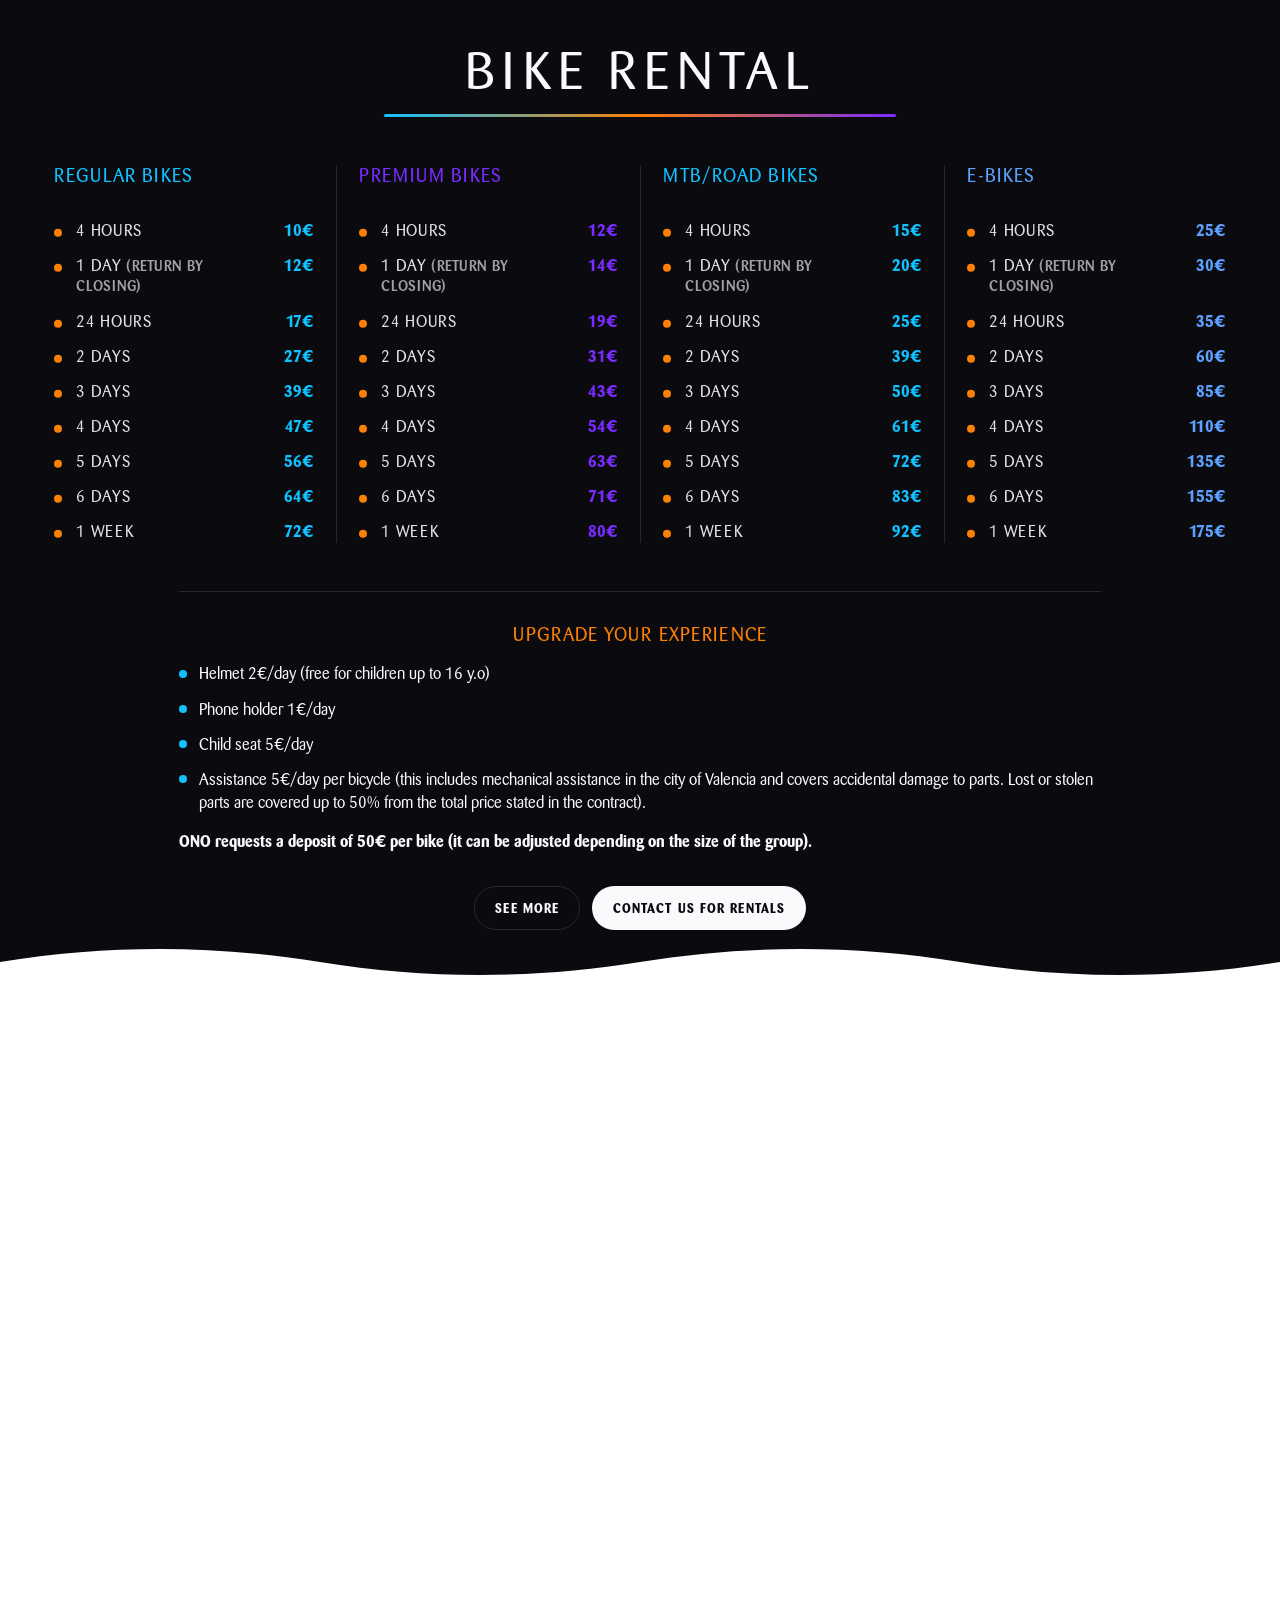
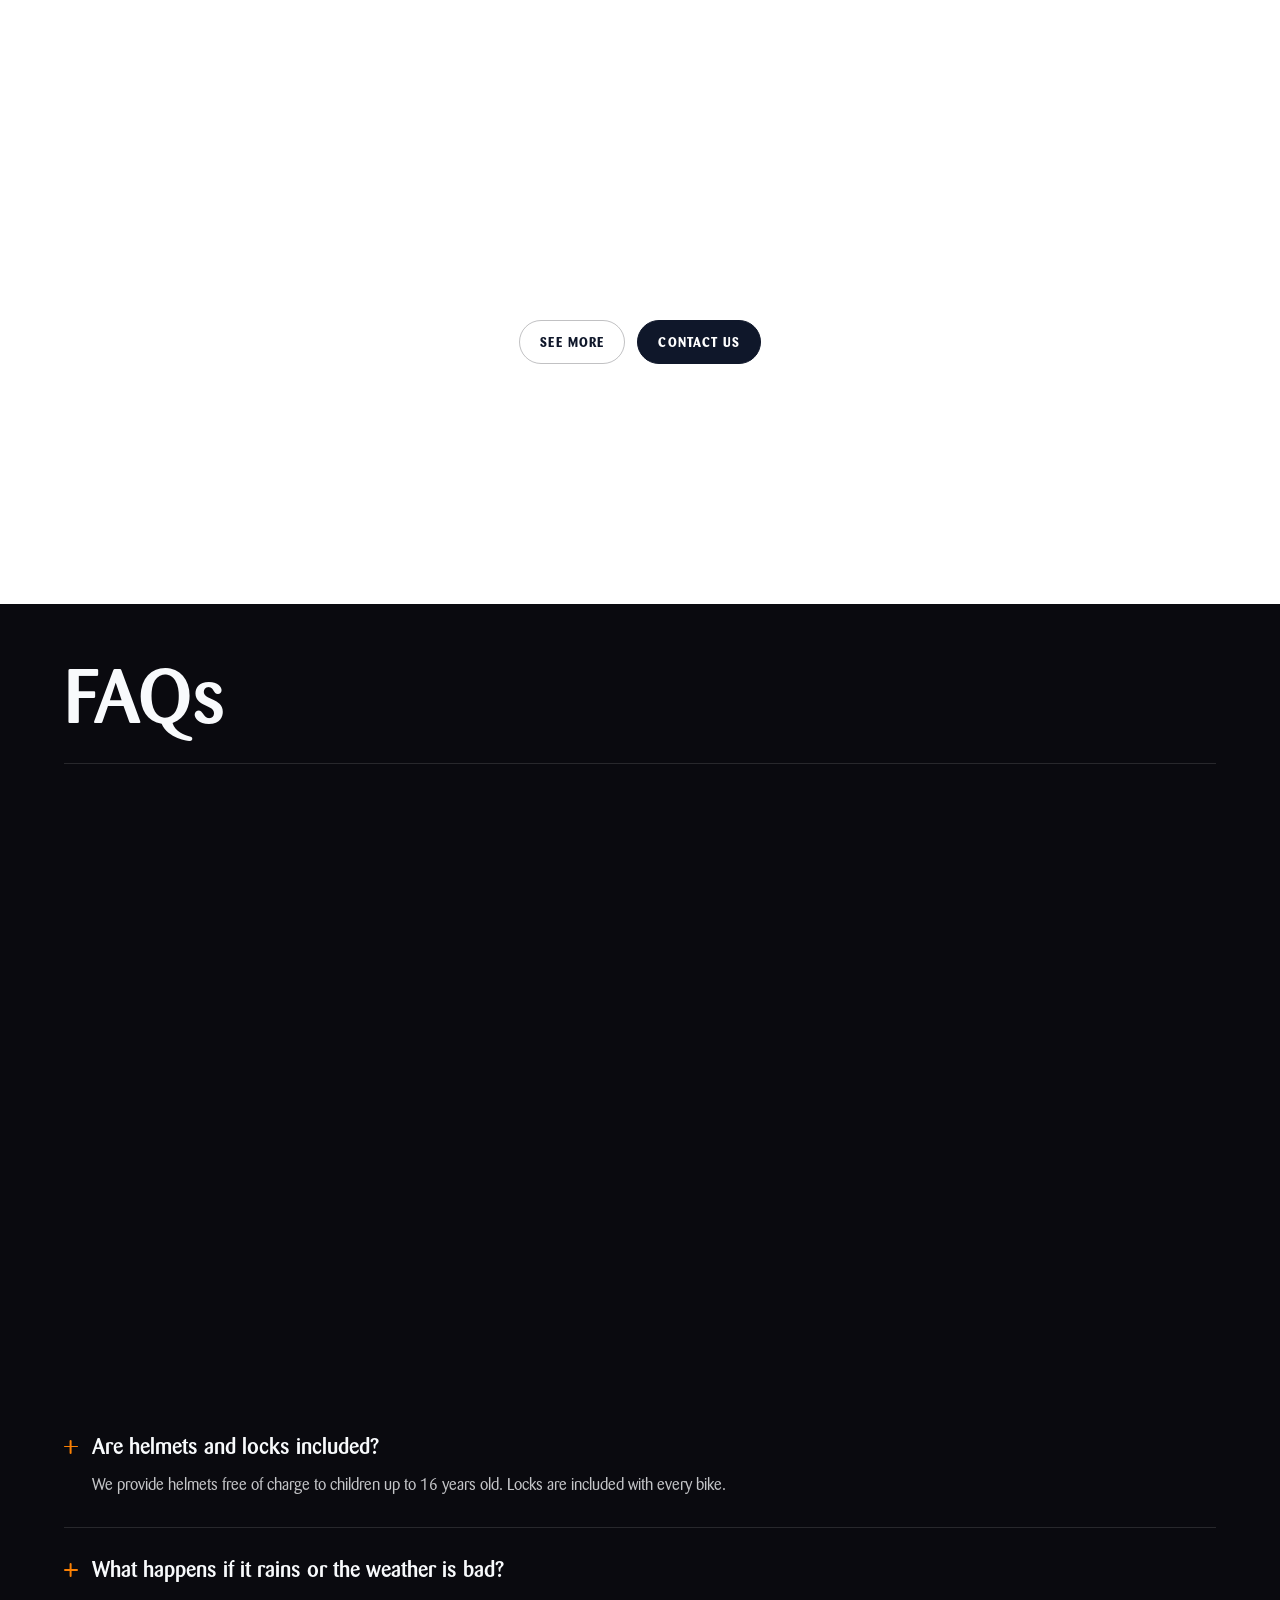
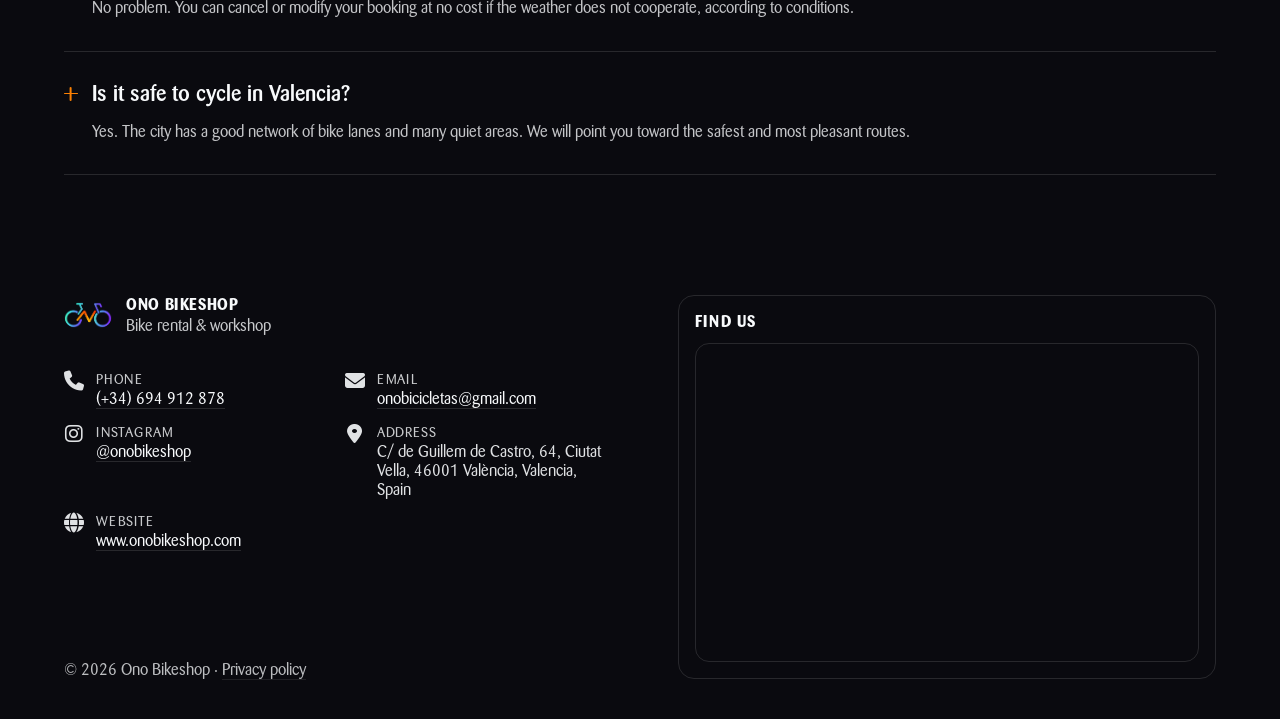
==== commit 0f7e5447: "add extras text in rentals and simplify css" ====
--- a/index.html
+++ b/index.html
@@ -443,6 +443,29 @@
             </div>
           </div>
 
+          <div class="s-rental-upgrades">
+            <h3 id="rental-upgrades-title" class="s-rental-upgrades__title" data-lang>Upgrade your experience</h3>
+            <ul class="s-rental-upgrades__list">
+              <li>
+                <span class="s-rental-upgrades__dot" aria-hidden="true"></span>
+                <span id="rental-upgrade-helmet" data-lang>Helmet 2€/day (free for children up to 16 y.o)</span>
+              </li>
+              <li>
+                <span class="s-rental-upgrades__dot" aria-hidden="true"></span>
+                <span id="rental-upgrade-phone" data-lang>Phone holder 1€/day</span>
+              </li>
+              <li>
+                <span class="s-rental-upgrades__dot" aria-hidden="true"></span>
+                <span id="rental-upgrade-child-seat" data-lang>Child seat 5€/day</span>
+              </li>
+              <li>
+                <span class="s-rental-upgrades__dot" aria-hidden="true"></span>
+                <span id="rental-upgrade-assistance" data-lang>Assistance 5€/day per bicycle (this includes mechanical assistance in the city of Valencia and covers accidental damage to parts. Lost or stolen parts are covered up to 50% from the total price stated in the contract).</span>
+              </li>
+            </ul>
+            <p id="rental-deposit-note" class="s-rental-upgrades__deposit" data-lang>ONO requests a deposit of 50€ per bike (it can be adjusted depending on the size of the group).</p>
+          </div>
+
           <div class="s-rental__actions">
             <a id="rental-see-more" class="s-rental__more" href="rentals.html" data-lang>See more</a>
             <a id="rental-call" class="s-rental__more s-rental__more--primary" href="contact.html" data-lang>Contact us for rentals</a>
